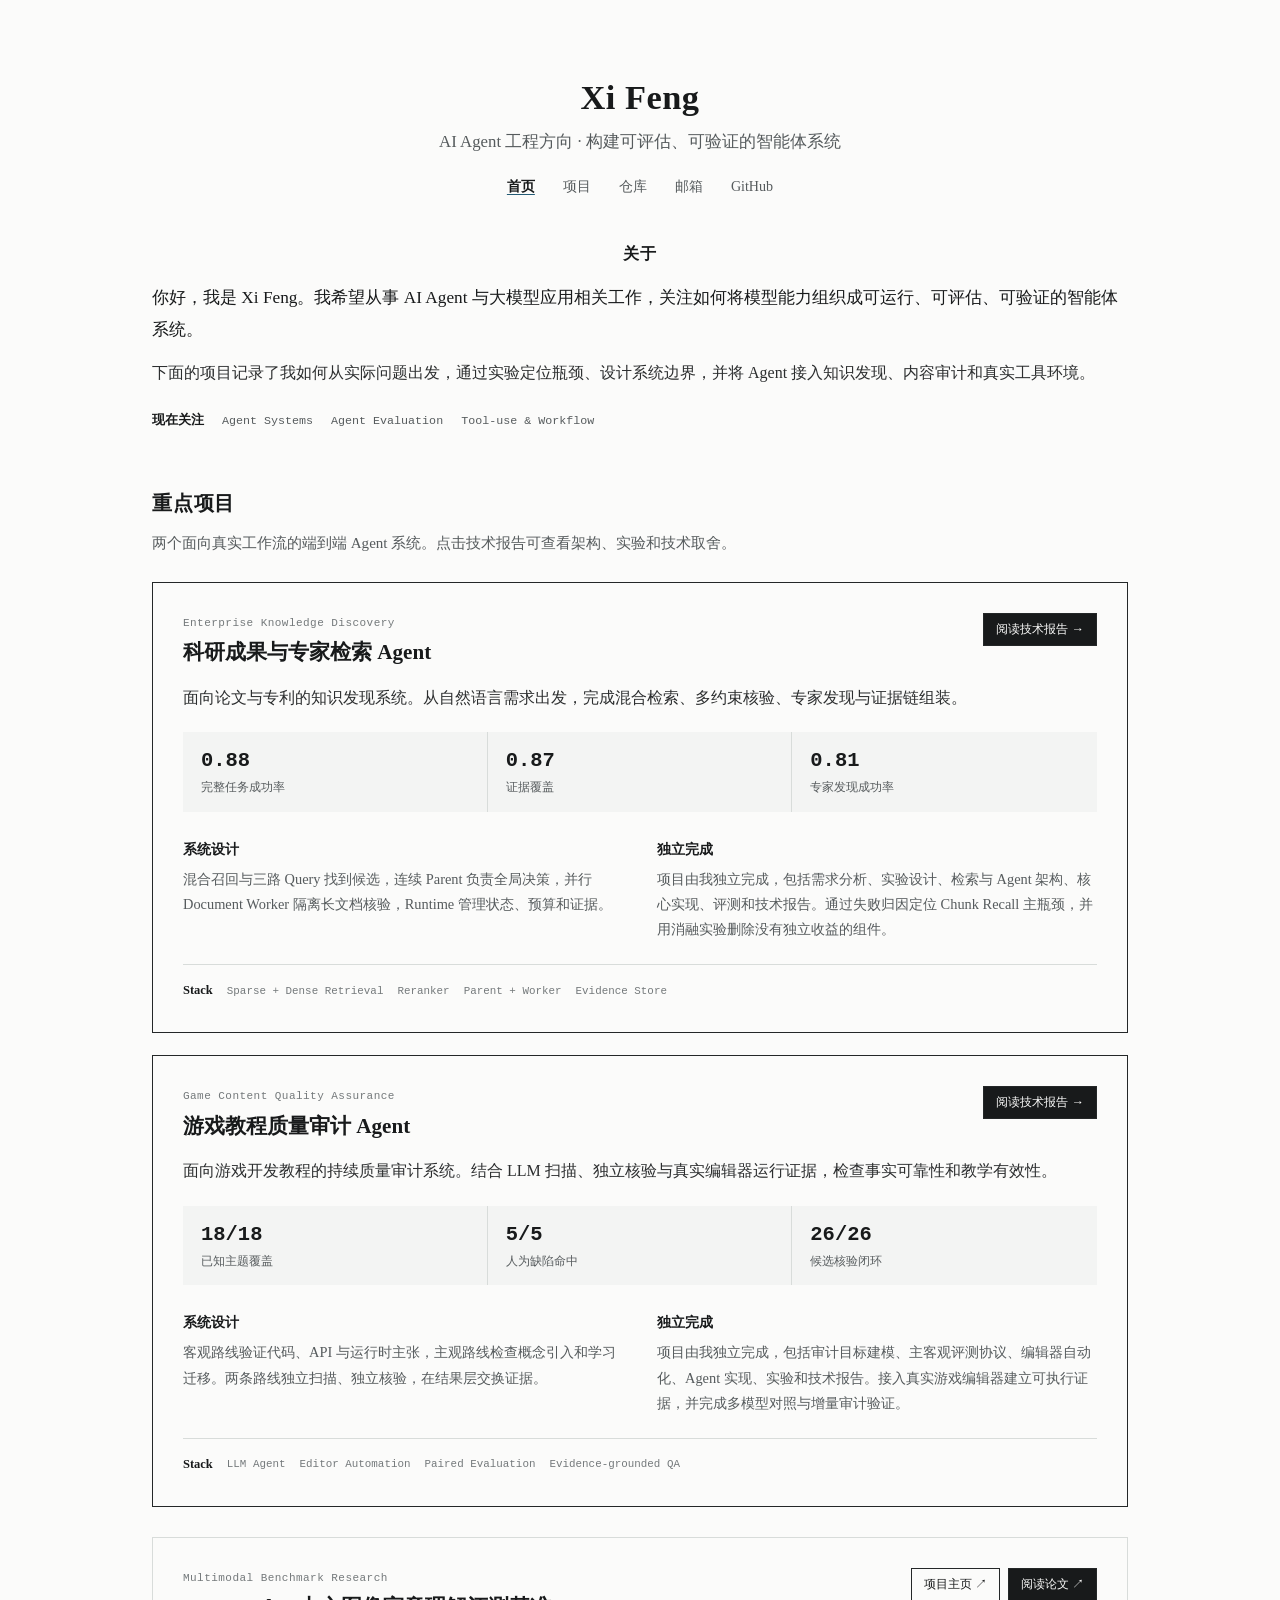
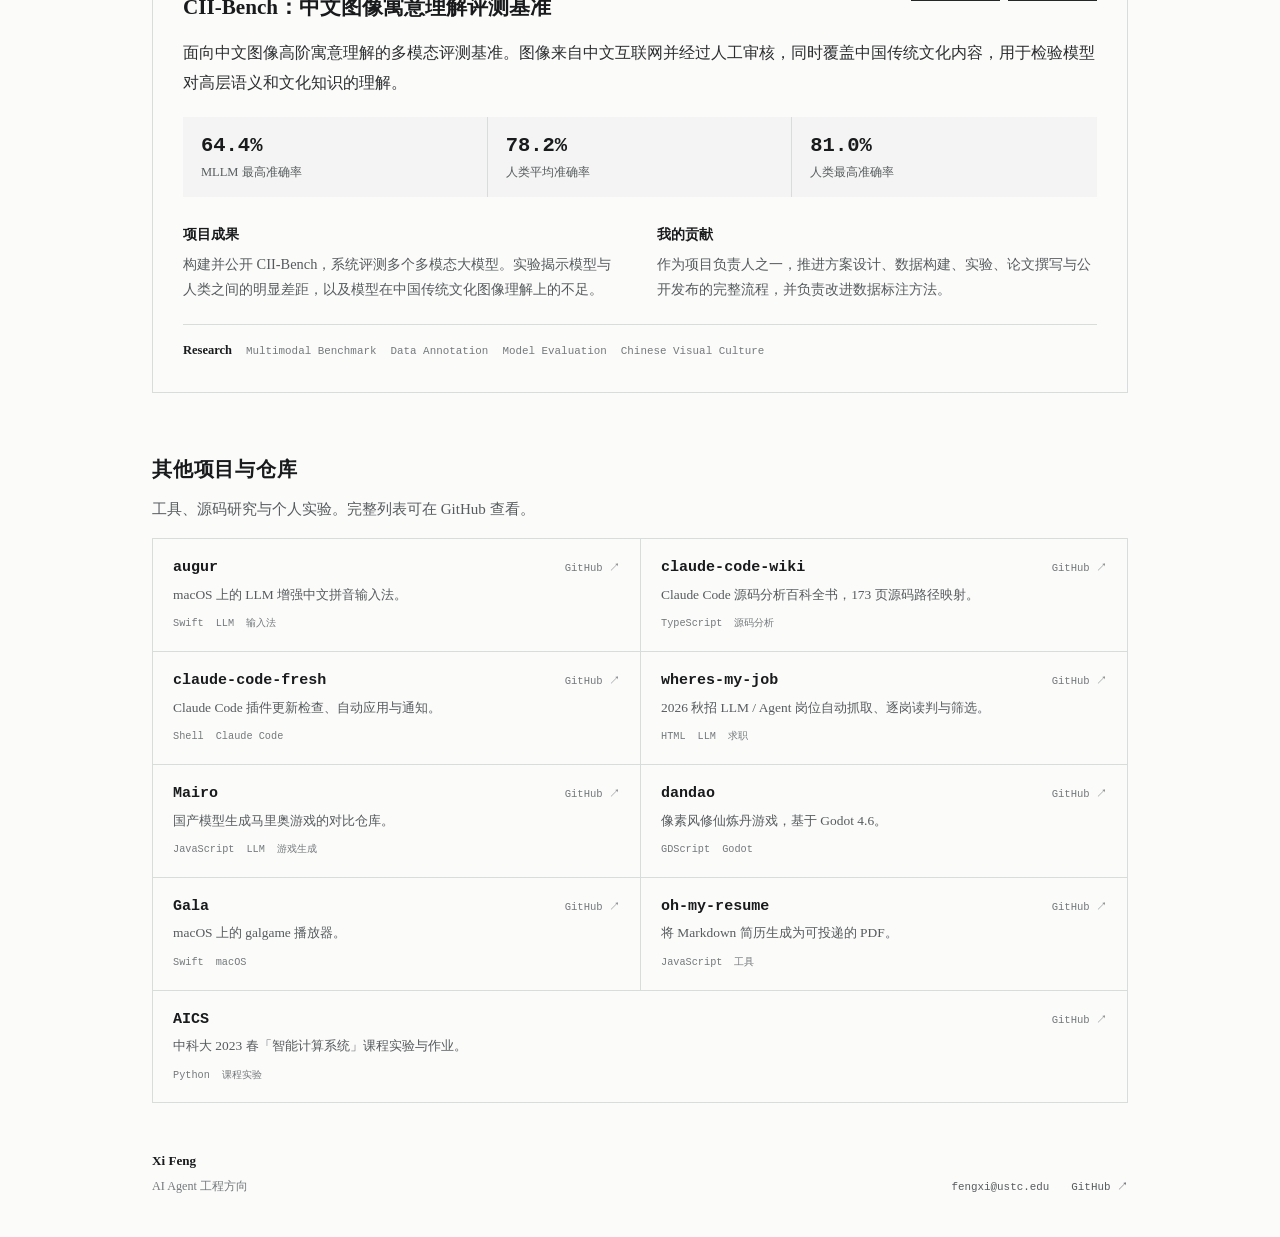
==== index.html @ a6b8d5de "feat: refine portfolio content and layout" ====
<!DOCTYPE html>
<html lang="zh-CN">
<head>
<meta charset="UTF-8">
<meta name="viewport" content="width=device-width, initial-scale=1">
<title>Xi Feng · AI Agent 工程方向</title>
<meta name="description" content="Xi Feng 的 AI Agent 技术作品集，关注可评估、可验证的智能体系统与真实工作流。">
<link rel="stylesheet" href="css/style.css">
</head>
<body>

<div class="wrap" id="top">
  <header class="titleblock">
    <h1>Xi Feng</h1>
    <div class="sub">AI Agent 工程方向 · 构建可评估、可验证的智能体系统</div>
    <nav class="nav" aria-label="主导航">
      <a href="index.html" class="active">首页</a>
      <a href="index.html#projects">项目</a>
      <a href="index.html#repos">仓库</a>
      <a href="mailto:fengxi@ustc.edu">邮箱</a>
      <a href="https://github.com/NozomiX1" target="_blank" rel="noopener">GitHub</a>
    </nav>
  </header>

  <main>
    <section class="abstract" aria-labelledby="about-title">
      <h2 class="lbl" id="about-title">关于</h2>
      <p class="intro">你好，我是 Xi Feng。我希望从事 AI Agent 与大模型应用相关工作，关注如何将模型能力组织成可运行、可评估、可验证的智能体系统。</p>
      <p>下面的项目记录了我如何从实际问题出发，通过实验定位瓶颈、设计系统边界，并将 Agent 接入知识发现、内容审计和真实工具环境。</p>
      <div class="current-focus" aria-label="当前关注方向">
        <strong>现在关注</strong>
        <span>Agent Systems</span>
        <span>Agent Evaluation</span>
        <span>Tool-use &amp; Workflow</span>
      </div>
    </section>

    <section class="projectlist" id="projects" aria-labelledby="projects-title">
      <div class="section-head">
        <h2 class="lbl" id="projects-title">重点项目</h2>
        <p>两个面向真实工作流的端到端 Agent 系统。点击技术报告可查看架构、实验和技术取舍。</p>
      </div>

      <article class="featured-project">
        <div class="project-topline">
          <div>
            <p class="project-type">Enterprise Knowledge Discovery</p>
            <h3 class="p-name"><a href="reports/research-expert-discovery-agent.html" target="_blank" rel="noopener">科研成果与专家检索 Agent</a></h3>
          </div>
          <a class="report-link" href="reports/research-expert-discovery-agent.html" target="_blank" rel="noopener">阅读技术报告 <span aria-hidden="true">→</span></a>
        </div>
        <p class="p-brief">面向论文与专利的知识发现系统。从自然语言需求出发，完成混合检索、多约束核验、专家发现与证据链组装。</p>
        <dl class="proof-grid" aria-label="项目结果">
          <div><dt>0.88</dt><dd>完整任务成功率</dd></div>
          <div><dt>0.87</dt><dd>证据覆盖</dd></div>
          <div><dt>0.81</dt><dd>专家发现成功率</dd></div>
        </dl>
        <div class="project-detail-grid">
          <div>
            <h4>系统设计</h4>
            <p>混合召回与三路 Query 找到候选，连续 Parent 负责全局决策，并行 Document Worker 隔离长文档核验，Runtime 管理状态、预算和证据。</p>
          </div>
          <div>
            <h4>独立完成</h4>
            <p>项目由我独立完成，包括需求分析、实验设计、检索与 Agent 架构、核心实现、评测和技术报告。通过失败归因定位 Chunk Recall 主瓶颈，并用消融实验删除没有独立收益的组件。</p>
          </div>
        </div>
        <div class="tech-stack" aria-label="技术栈">
          <strong>Stack</strong>
          <span>Sparse + Dense Retrieval</span>
          <span>Reranker</span>
          <span>Parent + Worker</span>
          <span>Evidence Store</span>
        </div>
      </article>

      <article class="featured-project">
        <div class="project-topline">
          <div>
            <p class="project-type">Game Content Quality Assurance</p>
            <h3 class="p-name"><a href="reports/game-tutorial-audit-agent.html" target="_blank" rel="noopener">游戏教程质量审计 Agent</a></h3>
          </div>
          <a class="report-link" href="reports/game-tutorial-audit-agent.html" target="_blank" rel="noopener">阅读技术报告 <span aria-hidden="true">→</span></a>
        </div>
        <p class="p-brief">面向游戏开发教程的持续质量审计系统。结合 LLM 扫描、独立核验与真实编辑器运行证据，检查事实可靠性和教学有效性。</p>
        <dl class="proof-grid" aria-label="项目结果">
          <div><dt>18/18</dt><dd>已知主题覆盖</dd></div>
          <div><dt>5/5</dt><dd>人为缺陷命中</dd></div>
          <div><dt>26/26</dt><dd>候选核验闭环</dd></div>
        </dl>
        <div class="project-detail-grid">
          <div>
            <h4>系统设计</h4>
            <p>客观路线验证代码、API 与运行时主张，主观路线检查概念引入和学习迁移。两条路线独立扫描、独立核验，在结果层交换证据。</p>
          </div>
          <div>
            <h4>独立完成</h4>
            <p>项目由我独立完成，包括审计目标建模、主客观评测协议、编辑器自动化、Agent 实现、实验和技术报告。接入真实游戏编辑器建立可执行证据，并完成多模型对照与增量审计验证。</p>
          </div>
        </div>
        <div class="tech-stack" aria-label="技术栈">
          <strong>Stack</strong>
          <span>LLM Agent</span>
          <span>Editor Automation</span>
          <span>Paired Evaluation</span>
          <span>Evidence-grounded QA</span>
        </div>
      </article>

      <article class="featured-project paper-project">
        <div class="project-topline">
          <div>
            <p class="project-type">Multimodal Benchmark Research</p>
            <h3 class="p-name"><a href="https://cii-bench.github.io/" target="_blank" rel="noopener">CII-Bench：中文图像寓意理解评测基准</a></h3>
          </div>
          <div class="project-actions">
            <a class="report-link secondary" href="https://cii-bench.github.io/" target="_blank" rel="noopener">项目主页 <span aria-hidden="true">↗</span></a>
            <a class="report-link" href="https://arxiv.org/abs/2410.13854" target="_blank" rel="noopener">阅读论文 <span aria-hidden="true">↗</span></a>
          </div>
        </div>

        <p class="p-brief">面向中文图像高阶寓意理解的多模态评测基准。图像来自中文互联网并经过人工审核，同时覆盖中国传统文化内容，用于检验模型对高层语义和文化知识的理解。</p>

        <dl class="proof-grid" aria-label="论文结果">
          <div><dt>64.4%</dt><dd>MLLM 最高准确率</dd></div>
          <div><dt>78.2%</dt><dd>人类平均准确率</dd></div>
          <div><dt>81.0%</dt><dd>人类最高准确率</dd></div>
        </dl>

        <div class="project-detail-grid">
          <div>
            <h4>项目成果</h4>
            <p>构建并公开 CII-Bench，系统评测多个多模态大模型。实验揭示模型与人类之间的明显差距，以及模型在中国传统文化图像理解上的不足。</p>
          </div>
          <div>
            <h4>我的贡献</h4>
            <p>作为项目负责人之一，推进方案设计、数据构建、实验、论文撰写与公开发布的完整流程，并负责改进数据标注方法。</p>
          </div>
        </div>

        <div class="tech-stack" aria-label="研究关键词">
          <strong>Research</strong>
          <span>Multimodal Benchmark</span>
          <span>Data Annotation</span>
          <span>Model Evaluation</span>
          <span>Chinese Visual Culture</span>
        </div>
      </article>
    </section>

    <section class="repolist" id="repos" aria-labelledby="repos-title">
      <div class="section-head compact">
        <h2 class="lbl" id="repos-title">其他项目与仓库</h2>
        <p>工具、源码研究与个人实验。完整列表可在 GitHub 查看。</p>
      </div>

      <div class="repo-grid">
        <article class="repo">
          <div class="r-head"><h3 class="r-name"><a href="https://github.com/NozomiX1/augur" target="_blank" rel="noopener">augur</a></h3><a class="r-link" href="https://github.com/NozomiX1/augur" target="_blank" rel="noopener">GitHub <span aria-hidden="true">↗</span></a></div>
          <p class="r-desc">macOS 上的 LLM 增强中文拼音输入法。</p>
          <div class="r-meta"><span>Swift</span><span>LLM</span><span>输入法</span></div>
        </article>
        <article class="repo">
          <div class="r-head"><h3 class="r-name"><a href="https://github.com/NozomiX1/claude-code-wiki" target="_blank" rel="noopener">claude-code-wiki</a></h3><a class="r-link" href="https://github.com/NozomiX1/claude-code-wiki" target="_blank" rel="noopener">GitHub <span aria-hidden="true">↗</span></a></div>
          <p class="r-desc">Claude Code 源码分析百科全书，173 页源码路径映射。</p>
          <div class="r-meta"><span>TypeScript</span><span>源码分析</span></div>
        </article>
        <article class="repo">
          <div class="r-head"><h3 class="r-name"><a href="https://github.com/NozomiX1/claude-code-fresh" target="_blank" rel="noopener">claude-code-fresh</a></h3><a class="r-link" href="https://github.com/NozomiX1/claude-code-fresh" target="_blank" rel="noopener">GitHub <span aria-hidden="true">↗</span></a></div>
          <p class="r-desc">Claude Code 插件更新检查、自动应用与通知。</p>
          <div class="r-meta"><span>Shell</span><span>Claude Code</span></div>
        </article>
        <article class="repo">
          <div class="r-head"><h3 class="r-name"><a href="https://github.com/NozomiX1/wheres-my-job" target="_blank" rel="noopener">wheres-my-job</a></h3><a class="r-link" href="https://github.com/NozomiX1/wheres-my-job" target="_blank" rel="noopener">GitHub <span aria-hidden="true">↗</span></a></div>
          <p class="r-desc">2026 秋招 LLM / Agent 岗位自动抓取、逐岗读判与筛选。</p>
          <div class="r-meta"><span>HTML</span><span>LLM</span><span>求职</span></div>
        </article>
        <article class="repo">
          <div class="r-head"><h3 class="r-name"><a href="https://github.com/NozomiX1/Mairo" target="_blank" rel="noopener">Mairo</a></h3><a class="r-link" href="https://github.com/NozomiX1/Mairo" target="_blank" rel="noopener">GitHub <span aria-hidden="true">↗</span></a></div>
          <p class="r-desc">国产模型生成马里奥游戏的对比仓库。</p>
          <div class="r-meta"><span>JavaScript</span><span>LLM</span><span>游戏生成</span></div>
        </article>
        <article class="repo">
          <div class="r-head"><h3 class="r-name"><a href="https://github.com/NozomiX1/dandao" target="_blank" rel="noopener">dandao</a></h3><a class="r-link" href="https://github.com/NozomiX1/dandao" target="_blank" rel="noopener">GitHub <span aria-hidden="true">↗</span></a></div>
          <p class="r-desc">像素风修仙炼丹游戏，基于 Godot 4.6。</p>
          <div class="r-meta"><span>GDScript</span><span>Godot</span></div>
        </article>
        <article class="repo">
          <div class="r-head"><h3 class="r-name"><a href="https://github.com/NozomiX1/Gala" target="_blank" rel="noopener">Gala</a></h3><a class="r-link" href="https://github.com/NozomiX1/Gala" target="_blank" rel="noopener">GitHub <span aria-hidden="true">↗</span></a></div>
          <p class="r-desc">macOS 上的 galgame 播放器。</p>
          <div class="r-meta"><span>Swift</span><span>macOS</span></div>
        </article>
        <article class="repo">
          <div class="r-head"><h3 class="r-name"><a href="https://github.com/NozomiX1/oh-my-resume" target="_blank" rel="noopener">oh-my-resume</a></h3><a class="r-link" href="https://github.com/NozomiX1/oh-my-resume" target="_blank" rel="noopener">GitHub <span aria-hidden="true">↗</span></a></div>
          <p class="r-desc">将 Markdown 简历生成为可投递的 PDF。</p>
          <div class="r-meta"><span>JavaScript</span><span>工具</span></div>
        </article>
        <article class="repo repo-wide">
          <div class="r-head"><h3 class="r-name"><a href="https://github.com/NozomiX1/AICS" target="_blank" rel="noopener">AICS</a></h3><a class="r-link" href="https://github.com/NozomiX1/AICS" target="_blank" rel="noopener">GitHub <span aria-hidden="true">↗</span></a></div>
          <p class="r-desc">中科大 2023 春「智能计算系统」课程实验与作业。</p>
          <div class="r-meta"><span>Python</span><span>课程实验</span></div>
        </article>
      </div>
    </section>
  </main>

  <footer class="footer" id="contact">
    <div class="footer-identity">
      <strong>Xi Feng</strong>
      <span>AI Agent 工程方向</span>
    </div>
    <div class="footer-contact" aria-label="联系方式">
      <a href="mailto:fengxi@ustc.edu">fengxi@ustc.edu</a>
      <a href="https://github.com/NozomiX1" target="_blank" rel="noopener">GitHub <span aria-hidden="true">↗</span></a>
    </div>
  </footer>
</div>

</body>
</html>
---- css/style.css ----
/* Xi Feng portfolio: restrained editorial system for technical reading. */
:root{
  color-scheme:light dark;
  --paper:#fbfbfa;--surface:#f3f4f3;--ink:#181a1b;--body:#2c2e2f;
  --muted:#565b5d;--faint:#74797b;--rule:#d8dcda;--rule-strong:#242728;
  --accent:#245b75;
  --serif:"Noto Serif SC","Source Han Serif SC","Songti SC","STSong","Times New Roman",Georgia,serif;
  --mono:"JetBrains Mono",ui-monospace,SFMono-Regular,Menlo,Consolas,"Courier New",monospace;
}

*{box-sizing:border-box}
html{scroll-behavior:smooth}
body{
  margin:0;background:var(--paper);color:var(--body);font-family:var(--serif);
  font-size:16px;line-height:1.85;-webkit-font-smoothing:antialiased;text-rendering:optimizeLegibility;
}
.wrap{max-width:1040px;margin:0 auto;padding:0 32px}
main{display:block}
a{color:var(--ink);text-decoration-thickness:1px;text-underline-offset:.2em}
a:hover{color:var(--accent)}
a:focus-visible{outline:2px solid var(--accent);outline-offset:4px}

/* Header */
.titleblock{text-align:center;padding:68px 0 24px}
.titleblock h1{margin:.2em 0 .18em;color:var(--ink);font-size:2.15rem;font-weight:700;letter-spacing:.015em;line-height:1.3}
.titleblock .sub{color:var(--muted);font-size:1.05rem}
.nav{display:flex;justify-content:center;gap:28px;margin-top:16px;font-size:.88rem}
.nav a{color:var(--muted);text-decoration:none}
.nav a:hover{color:var(--ink)}
.nav a.active{color:var(--ink);font-weight:700;text-decoration:underline;text-decoration-color:var(--accent)}

/* Shared section language */
.lbl{margin:0;color:var(--ink);font-size:1rem;font-weight:700;letter-spacing:.08em}
.section-head{margin-bottom:24px}
.section-head .lbl{font-size:1.28rem;letter-spacing:.04em}
.section-head p{max-width:660px;margin:7px 0 0;color:var(--muted);font-size:.94rem}
.section-head.compact{margin-bottom:14px}

/* About */
.abstract{width:100%;margin:16px 0 0;padding-bottom:42px}
.abstract .lbl{text-align:center;margin-bottom:14px}
.abstract p{margin:0 0 12px;text-align:left}
.abstract .intro{color:var(--ink);font-size:1.08rem}
.current-focus{
  display:flex;flex-wrap:wrap;align-items:baseline;gap:6px 18px;margin-top:20px;padding:0;
  border:0;font-family:var(--mono);font-size:.73rem;
}
.current-focus strong{color:var(--ink);font-family:var(--serif);font-size:.84rem}
.current-focus span{color:var(--muted)}

/* Featured work */
.projectlist{margin:10px auto 0;scroll-margin-top:24px}
.featured-project{margin-bottom:22px;padding:30px;border:1px solid var(--rule-strong);background:var(--paper)}
.project-topline{display:flex;align-items:flex-start;justify-content:space-between;gap:28px}
.project-type{margin:0 0 4px;color:var(--faint);font-family:var(--mono);font-size:.69rem;letter-spacing:.04em}
.p-name{margin:0;color:var(--ink);font-size:1.32rem;line-height:1.45}
.p-name a{text-decoration:none}
.report-link{
  flex:0 0 auto;padding:8px 12px;border:1px solid var(--rule-strong);background:var(--ink);color:var(--paper);
  font-size:.78rem;line-height:1.2;text-decoration:none;white-space:nowrap;transition:transform .16s ease,background-color .16s ease;
}
.report-link:hover{background:var(--accent);color:var(--paper);text-decoration:none}
.report-link:active{transform:translateY(1px)}
.project-actions{display:flex;flex:0 0 auto;flex-wrap:wrap;justify-content:flex-end;gap:8px}
.report-link.secondary{background:transparent;color:var(--ink)}
.report-link.secondary:hover{background:var(--surface);color:var(--accent)}
.p-brief{width:100%;margin:15px 0 20px;color:var(--body)}

.proof-grid{display:grid;grid-template-columns:repeat(3,1fr);margin:0 0 24px;background:var(--surface)}
.proof-grid div{padding:15px 18px;border-right:1px solid var(--rule)}
.proof-grid div:last-child{border-right:0}
.proof-grid dt{color:var(--ink);font-family:var(--mono);font-size:1.28rem;font-weight:700;line-height:1.35}
.proof-grid dd{margin:3px 0 0;color:var(--muted);font-size:.78rem;line-height:1.5}

.project-detail-grid{display:grid;grid-template-columns:1fr 1fr;gap:34px;margin-bottom:22px}
.project-detail-grid h4{margin:0 0 5px;color:var(--ink);font-size:.88rem}
.project-detail-grid p{margin:0;color:var(--muted);font-size:.9rem;line-height:1.75}
.tech-stack{display:flex;flex-wrap:wrap;align-items:center;gap:7px 14px;padding-top:14px;border-top:1px solid var(--rule);font-family:var(--mono);font-size:.68rem;color:var(--faint)}
.tech-stack strong{color:var(--ink);font-family:var(--serif);font-size:.78rem}

.paper-project{margin-top:30px;border-color:var(--rule)}
.r-link{text-decoration:none}

/* Other repositories */
.repolist{margin:58px auto 0;scroll-margin-top:24px}
.repo-grid{
  display:grid;grid-template-columns:1fr 1fr;
  border:1px solid var(--rule);
}
.repo{min-width:0;padding:18px 20px;border-bottom:1px solid var(--rule)}
.repo:nth-child(even){border-left:1px solid var(--rule)}
.repo.repo-wide{grid-column:1 / -1;border-right:0;border-bottom:0;border-left:0}
.r-head{display:flex;align-items:baseline;justify-content:space-between;gap:18px}
.r-name{min-width:0;margin:0;color:var(--ink);font-family:var(--mono);font-size:.94rem;font-weight:700;line-height:1.45}
.r-name a{text-decoration:none;overflow-wrap:anywhere}
.r-link{flex:0 0 auto;color:var(--faint);font-family:var(--mono);font-size:.66rem}
.r-desc{margin:5px 0 8px;color:var(--muted);font-size:.84rem;line-height:1.65}
.r-meta{display:flex;flex-wrap:wrap;gap:6px 12px;color:var(--faint);font-family:var(--mono);font-size:.64rem}

/* Footer */
.footer{display:flex;align-items:flex-end;justify-content:space-between;gap:32px;margin:46px 0 40px;color:var(--faint);font-size:.76rem}
.footer-identity{display:grid;gap:1px}
.footer-identity strong{color:var(--ink);font-size:.82rem}
.footer-contact{display:flex;flex-wrap:wrap;justify-content:flex-end;gap:8px 22px;font-family:var(--mono);font-size:.68rem}
.footer a{color:var(--muted);text-decoration:none}

@media (prefers-color-scheme:dark){
  :root{
    --paper:#131516;--surface:#1b1e1f;--ink:#f0f0eb;--body:#d9dad5;
    --muted:#afb2ad;--faint:#898e8b;--rule:#34383a;--rule-strong:#c8cbc7;--accent:#83b7cf;
  }
}

@media (max-width:760px){
  .wrap{width:100%;padding:0 20px}
  .titleblock{padding:48px 0 18px}
  .titleblock h1{font-size:1.9rem}
  .titleblock .sub{max-width:26em;margin:0 auto;font-size:.94rem;line-height:1.7}
  .nav{gap:20px;overflow-x:auto;justify-content:flex-start;padding:0 2px 4px;white-space:nowrap}
  .abstract{padding-bottom:34px}
  .current-focus{gap:6px 14px}
  .featured-project{padding:22px 18px}
  .project-topline{display:block}
  .project-actions{justify-content:flex-start;margin-top:14px}
  .report-link{display:inline-block;margin-top:14px}
  .project-actions .report-link{margin-top:0}
  .proof-grid{grid-template-columns:1fr}
  .proof-grid div{border-right:0;border-bottom:1px solid var(--rule)}
  .proof-grid div:last-child{border-bottom:0}
  .project-detail-grid{grid-template-columns:1fr;gap:18px}
  .repo-grid{grid-template-columns:1fr}
  .repo,.repo:nth-child(even),.repo-wide{grid-column:auto;padding:16px 18px;border-left:0}
  .footer{align-items:flex-start;flex-direction:column;gap:14px;margin-top:36px}
  .footer-contact{justify-content:flex-start}
}

@media (prefers-reduced-motion:reduce){
  html{scroll-behavior:auto}
  *{transition:none!important}
}

@media print{
  :root{--paper:#fff;--surface:#f4f4f4;--ink:#111;--body:#222;--muted:#555;--faint:#777;--rule:#ddd;--rule-strong:#222;--accent:#111}
  body{background:#fff;color:#000}
  .nav,.report-link,.r-link{display:none}
  .featured-project{break-inside:avoid}
}
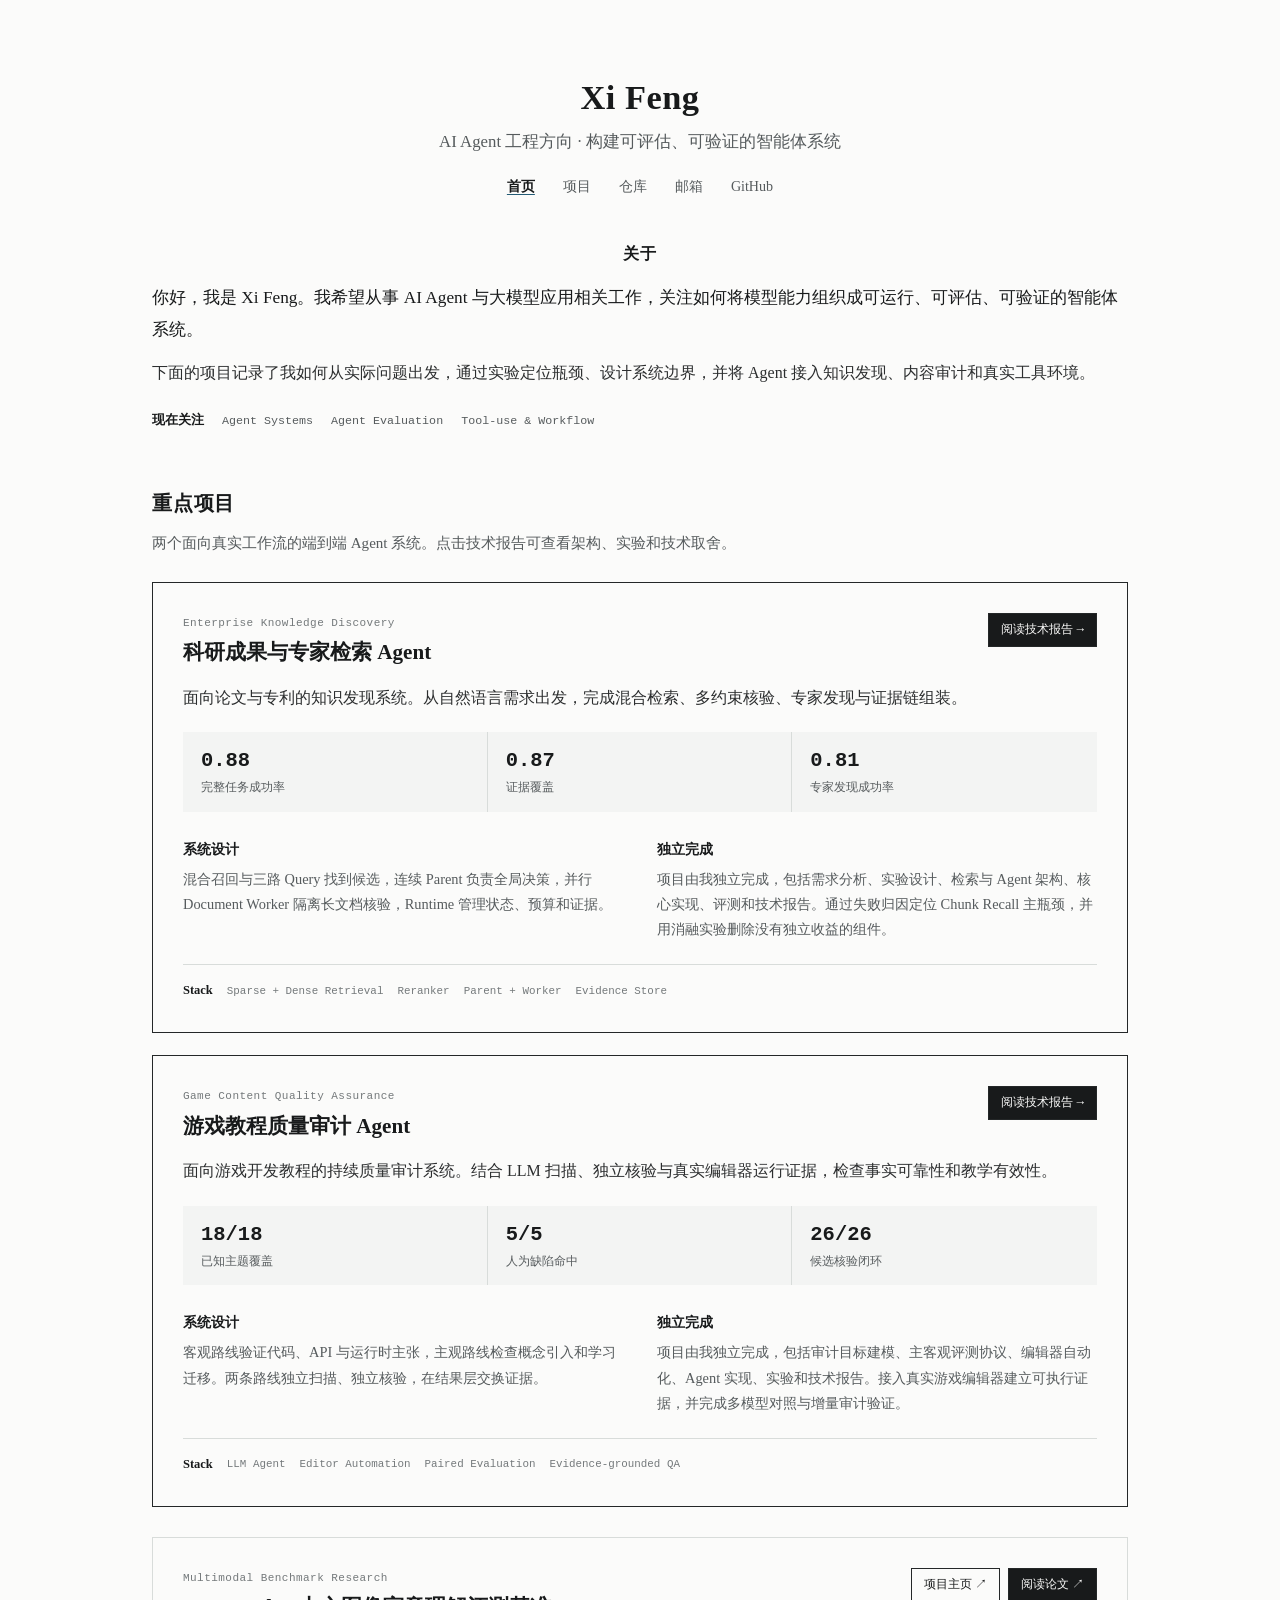
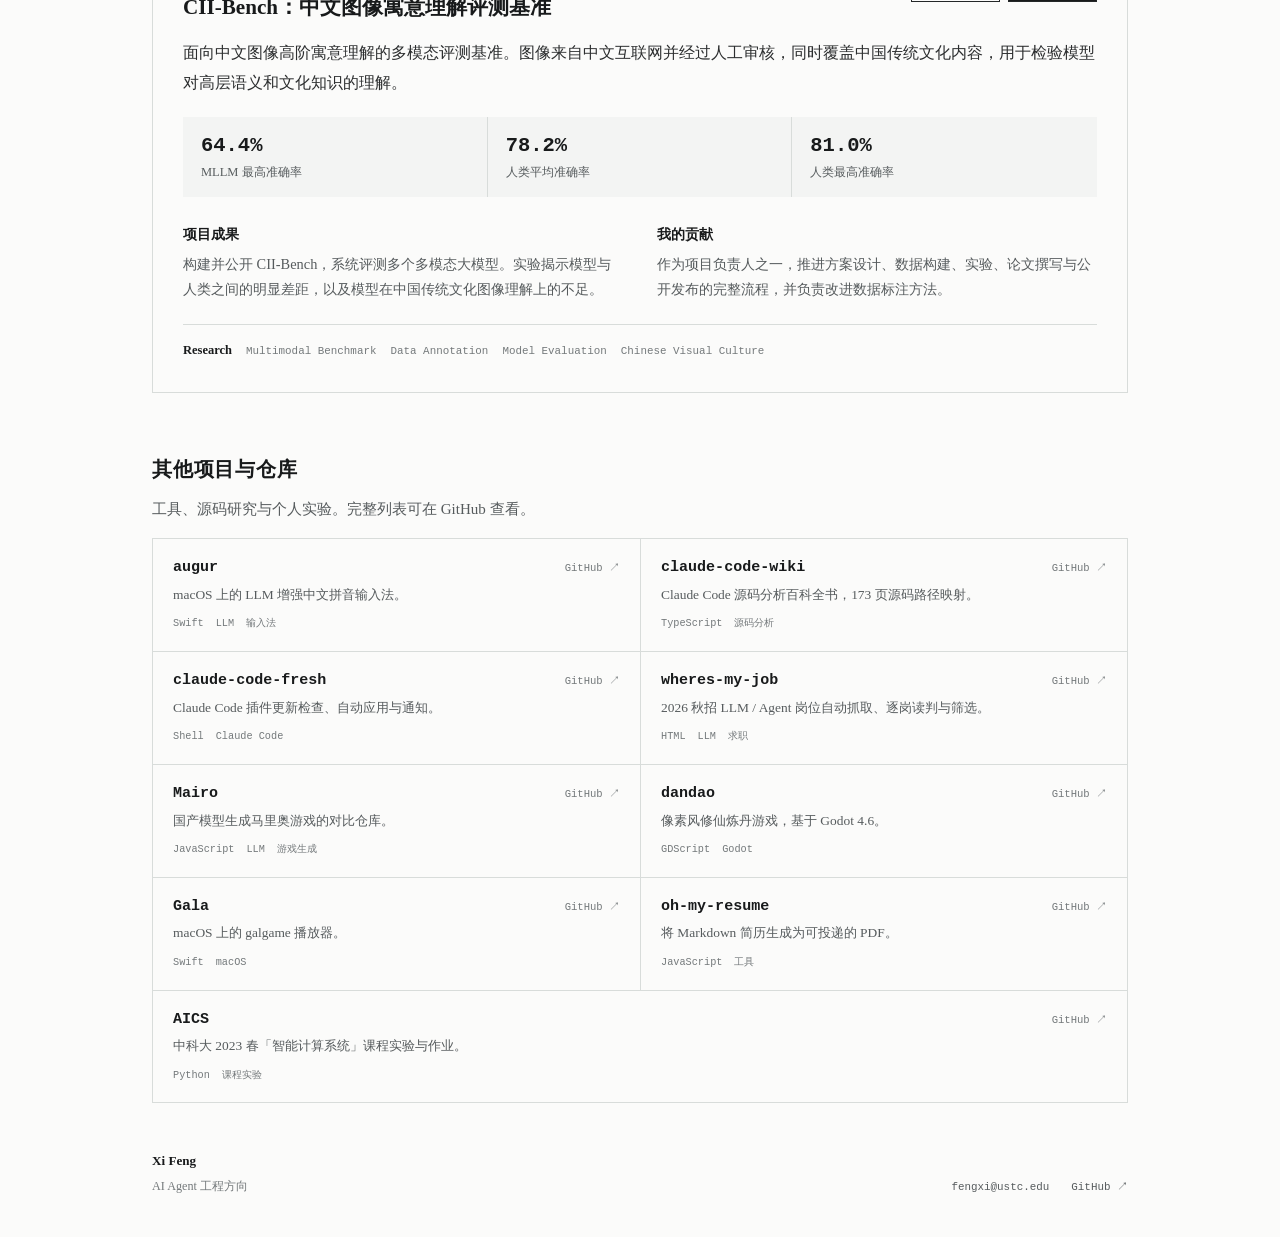
==== commit 14f1cd57: "fix: force text rendering for external link arrows" ====
--- a/index.html
+++ b/index.html
@@ -114,8 +114,8 @@
             <h3 class="p-name"><a href="https://cii-bench.github.io/" target="_blank" rel="noopener">CII-Bench：中文图像寓意理解评测基准</a></h3>
           </div>
           <div class="project-actions">
-            <a class="report-link secondary" href="https://cii-bench.github.io/" target="_blank" rel="noopener">项目主页 <span aria-hidden="true">↗</span></a>
-            <a class="report-link" href="https://arxiv.org/abs/2410.13854" target="_blank" rel="noopener">阅读论文 <span aria-hidden="true">↗</span></a>
+            <a class="report-link secondary" href="https://cii-bench.github.io/" target="_blank" rel="noopener">项目主页 <span aria-hidden="true">&#x2197;&#xFE0E;</span></a>
+            <a class="report-link" href="https://arxiv.org/abs/2410.13854" target="_blank" rel="noopener">阅读论文 <span aria-hidden="true">&#x2197;&#xFE0E;</span></a>
           </div>
         </div>
 
@@ -156,47 +156,47 @@
 
       <div class="repo-grid">
         <article class="repo">
-          <div class="r-head"><h3 class="r-name"><a href="https://github.com/NozomiX1/augur" target="_blank" rel="noopener">augur</a></h3><a class="r-link" href="https://github.com/NozomiX1/augur" target="_blank" rel="noopener">GitHub <span aria-hidden="true">↗</span></a></div>
+          <div class="r-head"><h3 class="r-name"><a href="https://github.com/NozomiX1/augur" target="_blank" rel="noopener">augur</a></h3><a class="r-link" href="https://github.com/NozomiX1/augur" target="_blank" rel="noopener">GitHub <span aria-hidden="true">&#x2197;&#xFE0E;</span></a></div>
           <p class="r-desc">macOS 上的 LLM 增强中文拼音输入法。</p>
           <div class="r-meta"><span>Swift</span><span>LLM</span><span>输入法</span></div>
         </article>
         <article class="repo">
-          <div class="r-head"><h3 class="r-name"><a href="https://github.com/NozomiX1/claude-code-wiki" target="_blank" rel="noopener">claude-code-wiki</a></h3><a class="r-link" href="https://github.com/NozomiX1/claude-code-wiki" target="_blank" rel="noopener">GitHub <span aria-hidden="true">↗</span></a></div>
+          <div class="r-head"><h3 class="r-name"><a href="https://github.com/NozomiX1/claude-code-wiki" target="_blank" rel="noopener">claude-code-wiki</a></h3><a class="r-link" href="https://github.com/NozomiX1/claude-code-wiki" target="_blank" rel="noopener">GitHub <span aria-hidden="true">&#x2197;&#xFE0E;</span></a></div>
           <p class="r-desc">Claude Code 源码分析百科全书，173 页源码路径映射。</p>
           <div class="r-meta"><span>TypeScript</span><span>源码分析</span></div>
         </article>
         <article class="repo">
-          <div class="r-head"><h3 class="r-name"><a href="https://github.com/NozomiX1/claude-code-fresh" target="_blank" rel="noopener">claude-code-fresh</a></h3><a class="r-link" href="https://github.com/NozomiX1/claude-code-fresh" target="_blank" rel="noopener">GitHub <span aria-hidden="true">↗</span></a></div>
+          <div class="r-head"><h3 class="r-name"><a href="https://github.com/NozomiX1/claude-code-fresh" target="_blank" rel="noopener">claude-code-fresh</a></h3><a class="r-link" href="https://github.com/NozomiX1/claude-code-fresh" target="_blank" rel="noopener">GitHub <span aria-hidden="true">&#x2197;&#xFE0E;</span></a></div>
           <p class="r-desc">Claude Code 插件更新检查、自动应用与通知。</p>
           <div class="r-meta"><span>Shell</span><span>Claude Code</span></div>
         </article>
         <article class="repo">
-          <div class="r-head"><h3 class="r-name"><a href="https://github.com/NozomiX1/wheres-my-job" target="_blank" rel="noopener">wheres-my-job</a></h3><a class="r-link" href="https://github.com/NozomiX1/wheres-my-job" target="_blank" rel="noopener">GitHub <span aria-hidden="true">↗</span></a></div>
+          <div class="r-head"><h3 class="r-name"><a href="https://github.com/NozomiX1/wheres-my-job" target="_blank" rel="noopener">wheres-my-job</a></h3><a class="r-link" href="https://github.com/NozomiX1/wheres-my-job" target="_blank" rel="noopener">GitHub <span aria-hidden="true">&#x2197;&#xFE0E;</span></a></div>
           <p class="r-desc">2026 秋招 LLM / Agent 岗位自动抓取、逐岗读判与筛选。</p>
           <div class="r-meta"><span>HTML</span><span>LLM</span><span>求职</span></div>
         </article>
         <article class="repo">
-          <div class="r-head"><h3 class="r-name"><a href="https://github.com/NozomiX1/Mairo" target="_blank" rel="noopener">Mairo</a></h3><a class="r-link" href="https://github.com/NozomiX1/Mairo" target="_blank" rel="noopener">GitHub <span aria-hidden="true">↗</span></a></div>
+          <div class="r-head"><h3 class="r-name"><a href="https://github.com/NozomiX1/Mairo" target="_blank" rel="noopener">Mairo</a></h3><a class="r-link" href="https://github.com/NozomiX1/Mairo" target="_blank" rel="noopener">GitHub <span aria-hidden="true">&#x2197;&#xFE0E;</span></a></div>
           <p class="r-desc">国产模型生成马里奥游戏的对比仓库。</p>
           <div class="r-meta"><span>JavaScript</span><span>LLM</span><span>游戏生成</span></div>
         </article>
         <article class="repo">
-          <div class="r-head"><h3 class="r-name"><a href="https://github.com/NozomiX1/dandao" target="_blank" rel="noopener">dandao</a></h3><a class="r-link" href="https://github.com/NozomiX1/dandao" target="_blank" rel="noopener">GitHub <span aria-hidden="true">↗</span></a></div>
+          <div class="r-head"><h3 class="r-name"><a href="https://github.com/NozomiX1/dandao" target="_blank" rel="noopener">dandao</a></h3><a class="r-link" href="https://github.com/NozomiX1/dandao" target="_blank" rel="noopener">GitHub <span aria-hidden="true">&#x2197;&#xFE0E;</span></a></div>
           <p class="r-desc">像素风修仙炼丹游戏，基于 Godot 4.6。</p>
           <div class="r-meta"><span>GDScript</span><span>Godot</span></div>
         </article>
         <article class="repo">
-          <div class="r-head"><h3 class="r-name"><a href="https://github.com/NozomiX1/Gala" target="_blank" rel="noopener">Gala</a></h3><a class="r-link" href="https://github.com/NozomiX1/Gala" target="_blank" rel="noopener">GitHub <span aria-hidden="true">↗</span></a></div>
+          <div class="r-head"><h3 class="r-name"><a href="https://github.com/NozomiX1/Gala" target="_blank" rel="noopener">Gala</a></h3><a class="r-link" href="https://github.com/NozomiX1/Gala" target="_blank" rel="noopener">GitHub <span aria-hidden="true">&#x2197;&#xFE0E;</span></a></div>
           <p class="r-desc">macOS 上的 galgame 播放器。</p>
           <div class="r-meta"><span>Swift</span><span>macOS</span></div>
         </article>
         <article class="repo">
-          <div class="r-head"><h3 class="r-name"><a href="https://github.com/NozomiX1/oh-my-resume" target="_blank" rel="noopener">oh-my-resume</a></h3><a class="r-link" href="https://github.com/NozomiX1/oh-my-resume" target="_blank" rel="noopener">GitHub <span aria-hidden="true">↗</span></a></div>
+          <div class="r-head"><h3 class="r-name"><a href="https://github.com/NozomiX1/oh-my-resume" target="_blank" rel="noopener">oh-my-resume</a></h3><a class="r-link" href="https://github.com/NozomiX1/oh-my-resume" target="_blank" rel="noopener">GitHub <span aria-hidden="true">&#x2197;&#xFE0E;</span></a></div>
           <p class="r-desc">将 Markdown 简历生成为可投递的 PDF。</p>
           <div class="r-meta"><span>JavaScript</span><span>工具</span></div>
         </article>
         <article class="repo repo-wide">
-          <div class="r-head"><h3 class="r-name"><a href="https://github.com/NozomiX1/AICS" target="_blank" rel="noopener">AICS</a></h3><a class="r-link" href="https://github.com/NozomiX1/AICS" target="_blank" rel="noopener">GitHub <span aria-hidden="true">↗</span></a></div>
+          <div class="r-head"><h3 class="r-name"><a href="https://github.com/NozomiX1/AICS" target="_blank" rel="noopener">AICS</a></h3><a class="r-link" href="https://github.com/NozomiX1/AICS" target="_blank" rel="noopener">GitHub <span aria-hidden="true">&#x2197;&#xFE0E;</span></a></div>
           <p class="r-desc">中科大 2023 春「智能计算系统」课程实验与作业。</p>
           <div class="r-meta"><span>Python</span><span>课程实验</span></div>
         </article>
@@ -211,7 +211,7 @@
     </div>
     <div class="footer-contact" aria-label="联系方式">
       <a href="mailto:fengxi@ustc.edu">fengxi@ustc.edu</a>
-      <a href="https://github.com/NozomiX1" target="_blank" rel="noopener">GitHub <span aria-hidden="true">↗</span></a>
+      <a href="https://github.com/NozomiX1" target="_blank" rel="noopener">GitHub <span aria-hidden="true">&#x2197;&#xFE0E;</span></a>
     </div>
   </footer>
 </div>
--- a/css/style.css
+++ b/css/style.css
@@ -61,6 +61,7 @@
 }
 .report-link:hover{background:var(--accent);color:var(--paper);text-decoration:none}
 .report-link:active{transform:translateY(1px)}
+.report-link span[aria-hidden="true"]{font-family:var(--mono)}
 .project-actions{display:flex;flex:0 0 auto;flex-wrap:wrap;justify-content:flex-end;gap:8px}
 .report-link.secondary{background:transparent;color:var(--ink)}
 .report-link.secondary:hover{background:var(--surface);color:var(--accent)}
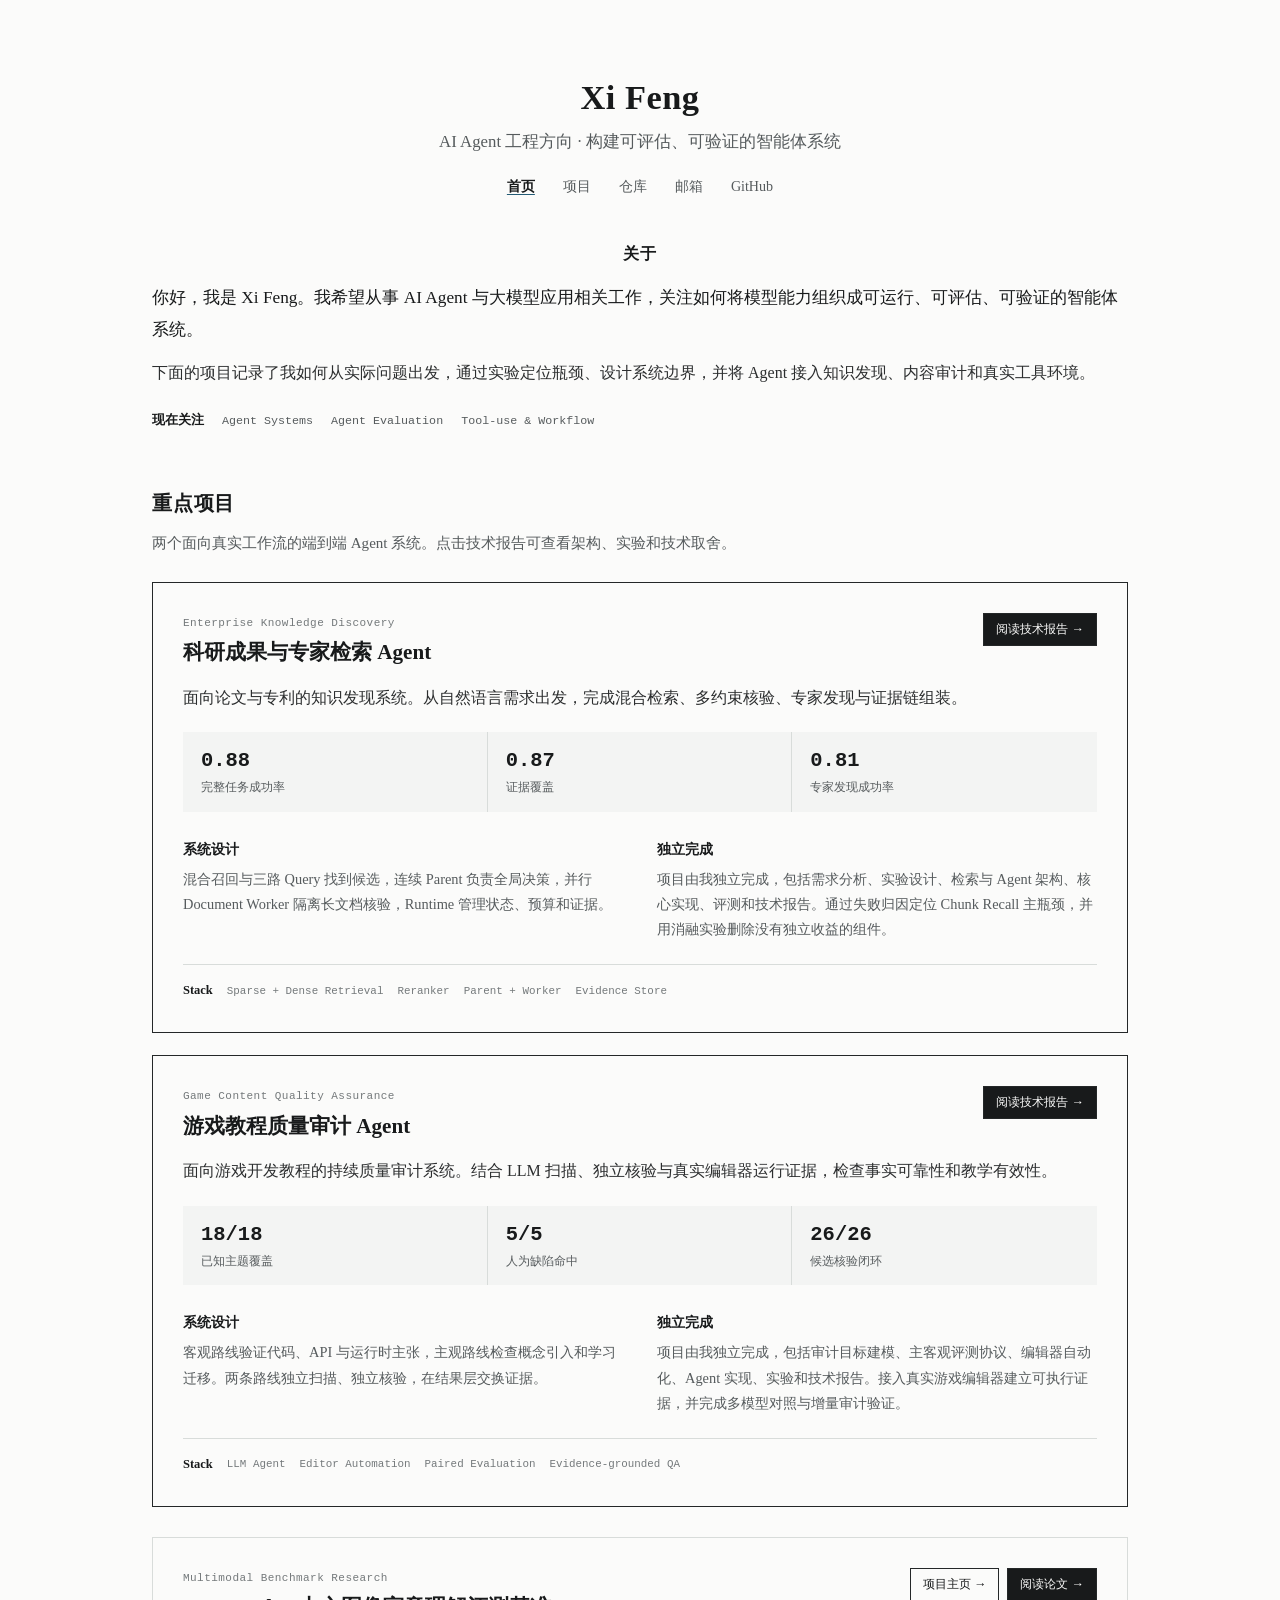
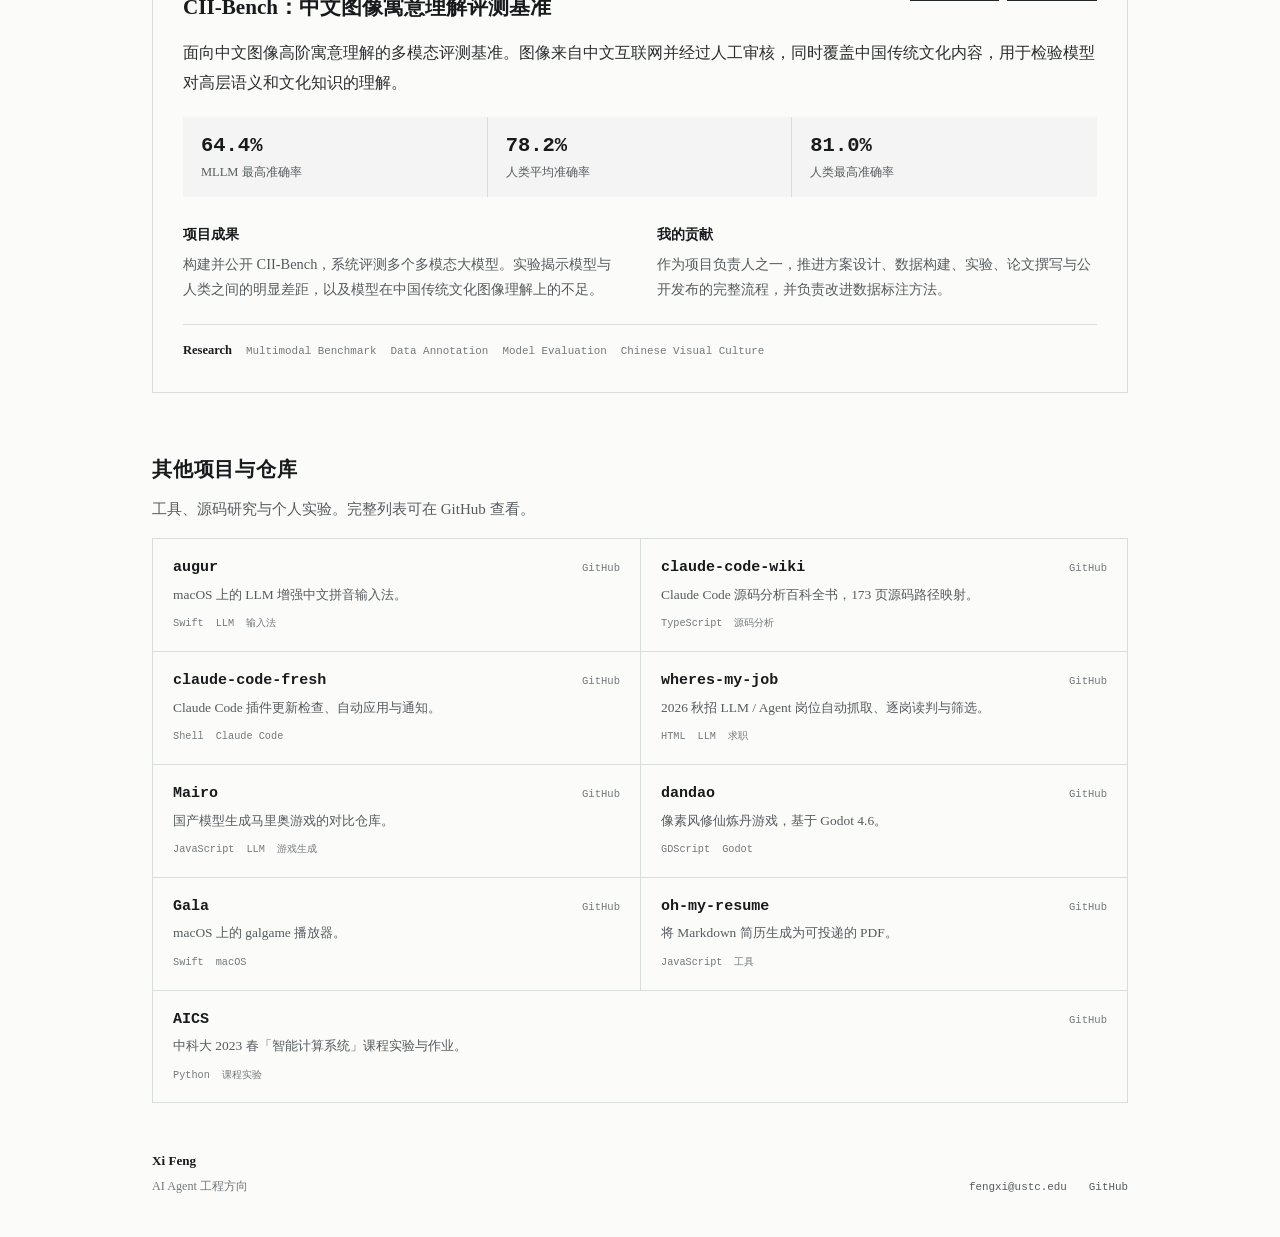
==== commit 45cd69a7: "fix: simplify external link indicators" ====
--- a/index.html
+++ b/index.html
@@ -114,8 +114,8 @@
             <h3 class="p-name"><a href="https://cii-bench.github.io/" target="_blank" rel="noopener">CII-Bench：中文图像寓意理解评测基准</a></h3>
           </div>
           <div class="project-actions">
-            <a class="report-link secondary" href="https://cii-bench.github.io/" target="_blank" rel="noopener">项目主页 <span aria-hidden="true">&#x2197;&#xFE0E;</span></a>
-            <a class="report-link" href="https://arxiv.org/abs/2410.13854" target="_blank" rel="noopener">阅读论文 <span aria-hidden="true">&#x2197;&#xFE0E;</span></a>
+            <a class="report-link secondary" href="https://cii-bench.github.io/" target="_blank" rel="noopener">项目主页 <span aria-hidden="true">→</span></a>
+            <a class="report-link" href="https://arxiv.org/abs/2410.13854" target="_blank" rel="noopener">阅读论文 <span aria-hidden="true">→</span></a>
           </div>
         </div>
 
@@ -156,47 +156,47 @@
 
       <div class="repo-grid">
         <article class="repo">
-          <div class="r-head"><h3 class="r-name"><a href="https://github.com/NozomiX1/augur" target="_blank" rel="noopener">augur</a></h3><a class="r-link" href="https://github.com/NozomiX1/augur" target="_blank" rel="noopener">GitHub <span aria-hidden="true">&#x2197;&#xFE0E;</span></a></div>
+          <div class="r-head"><h3 class="r-name"><a href="https://github.com/NozomiX1/augur" target="_blank" rel="noopener">augur</a></h3><a class="r-link" href="https://github.com/NozomiX1/augur" target="_blank" rel="noopener">GitHub</a></div>
           <p class="r-desc">macOS 上的 LLM 增强中文拼音输入法。</p>
           <div class="r-meta"><span>Swift</span><span>LLM</span><span>输入法</span></div>
         </article>
         <article class="repo">
-          <div class="r-head"><h3 class="r-name"><a href="https://github.com/NozomiX1/claude-code-wiki" target="_blank" rel="noopener">claude-code-wiki</a></h3><a class="r-link" href="https://github.com/NozomiX1/claude-code-wiki" target="_blank" rel="noopener">GitHub <span aria-hidden="true">&#x2197;&#xFE0E;</span></a></div>
+          <div class="r-head"><h3 class="r-name"><a href="https://github.com/NozomiX1/claude-code-wiki" target="_blank" rel="noopener">claude-code-wiki</a></h3><a class="r-link" href="https://github.com/NozomiX1/claude-code-wiki" target="_blank" rel="noopener">GitHub</a></div>
           <p class="r-desc">Claude Code 源码分析百科全书，173 页源码路径映射。</p>
           <div class="r-meta"><span>TypeScript</span><span>源码分析</span></div>
         </article>
         <article class="repo">
-          <div class="r-head"><h3 class="r-name"><a href="https://github.com/NozomiX1/claude-code-fresh" target="_blank" rel="noopener">claude-code-fresh</a></h3><a class="r-link" href="https://github.com/NozomiX1/claude-code-fresh" target="_blank" rel="noopener">GitHub <span aria-hidden="true">&#x2197;&#xFE0E;</span></a></div>
+          <div class="r-head"><h3 class="r-name"><a href="https://github.com/NozomiX1/claude-code-fresh" target="_blank" rel="noopener">claude-code-fresh</a></h3><a class="r-link" href="https://github.com/NozomiX1/claude-code-fresh" target="_blank" rel="noopener">GitHub</a></div>
           <p class="r-desc">Claude Code 插件更新检查、自动应用与通知。</p>
           <div class="r-meta"><span>Shell</span><span>Claude Code</span></div>
         </article>
         <article class="repo">
-          <div class="r-head"><h3 class="r-name"><a href="https://github.com/NozomiX1/wheres-my-job" target="_blank" rel="noopener">wheres-my-job</a></h3><a class="r-link" href="https://github.com/NozomiX1/wheres-my-job" target="_blank" rel="noopener">GitHub <span aria-hidden="true">&#x2197;&#xFE0E;</span></a></div>
+          <div class="r-head"><h3 class="r-name"><a href="https://github.com/NozomiX1/wheres-my-job" target="_blank" rel="noopener">wheres-my-job</a></h3><a class="r-link" href="https://github.com/NozomiX1/wheres-my-job" target="_blank" rel="noopener">GitHub</a></div>
           <p class="r-desc">2026 秋招 LLM / Agent 岗位自动抓取、逐岗读判与筛选。</p>
           <div class="r-meta"><span>HTML</span><span>LLM</span><span>求职</span></div>
         </article>
         <article class="repo">
-          <div class="r-head"><h3 class="r-name"><a href="https://github.com/NozomiX1/Mairo" target="_blank" rel="noopener">Mairo</a></h3><a class="r-link" href="https://github.com/NozomiX1/Mairo" target="_blank" rel="noopener">GitHub <span aria-hidden="true">&#x2197;&#xFE0E;</span></a></div>
+          <div class="r-head"><h3 class="r-name"><a href="https://github.com/NozomiX1/Mairo" target="_blank" rel="noopener">Mairo</a></h3><a class="r-link" href="https://github.com/NozomiX1/Mairo" target="_blank" rel="noopener">GitHub</a></div>
           <p class="r-desc">国产模型生成马里奥游戏的对比仓库。</p>
           <div class="r-meta"><span>JavaScript</span><span>LLM</span><span>游戏生成</span></div>
         </article>
         <article class="repo">
-          <div class="r-head"><h3 class="r-name"><a href="https://github.com/NozomiX1/dandao" target="_blank" rel="noopener">dandao</a></h3><a class="r-link" href="https://github.com/NozomiX1/dandao" target="_blank" rel="noopener">GitHub <span aria-hidden="true">&#x2197;&#xFE0E;</span></a></div>
+          <div class="r-head"><h3 class="r-name"><a href="https://github.com/NozomiX1/dandao" target="_blank" rel="noopener">dandao</a></h3><a class="r-link" href="https://github.com/NozomiX1/dandao" target="_blank" rel="noopener">GitHub</a></div>
           <p class="r-desc">像素风修仙炼丹游戏，基于 Godot 4.6。</p>
           <div class="r-meta"><span>GDScript</span><span>Godot</span></div>
         </article>
         <article class="repo">
-          <div class="r-head"><h3 class="r-name"><a href="https://github.com/NozomiX1/Gala" target="_blank" rel="noopener">Gala</a></h3><a class="r-link" href="https://github.com/NozomiX1/Gala" target="_blank" rel="noopener">GitHub <span aria-hidden="true">&#x2197;&#xFE0E;</span></a></div>
+          <div class="r-head"><h3 class="r-name"><a href="https://github.com/NozomiX1/Gala" target="_blank" rel="noopener">Gala</a></h3><a class="r-link" href="https://github.com/NozomiX1/Gala" target="_blank" rel="noopener">GitHub</a></div>
           <p class="r-desc">macOS 上的 galgame 播放器。</p>
           <div class="r-meta"><span>Swift</span><span>macOS</span></div>
         </article>
         <article class="repo">
-          <div class="r-head"><h3 class="r-name"><a href="https://github.com/NozomiX1/oh-my-resume" target="_blank" rel="noopener">oh-my-resume</a></h3><a class="r-link" href="https://github.com/NozomiX1/oh-my-resume" target="_blank" rel="noopener">GitHub <span aria-hidden="true">&#x2197;&#xFE0E;</span></a></div>
+          <div class="r-head"><h3 class="r-name"><a href="https://github.com/NozomiX1/oh-my-resume" target="_blank" rel="noopener">oh-my-resume</a></h3><a class="r-link" href="https://github.com/NozomiX1/oh-my-resume" target="_blank" rel="noopener">GitHub</a></div>
           <p class="r-desc">将 Markdown 简历生成为可投递的 PDF。</p>
           <div class="r-meta"><span>JavaScript</span><span>工具</span></div>
         </article>
         <article class="repo repo-wide">
-          <div class="r-head"><h3 class="r-name"><a href="https://github.com/NozomiX1/AICS" target="_blank" rel="noopener">AICS</a></h3><a class="r-link" href="https://github.com/NozomiX1/AICS" target="_blank" rel="noopener">GitHub <span aria-hidden="true">&#x2197;&#xFE0E;</span></a></div>
+          <div class="r-head"><h3 class="r-name"><a href="https://github.com/NozomiX1/AICS" target="_blank" rel="noopener">AICS</a></h3><a class="r-link" href="https://github.com/NozomiX1/AICS" target="_blank" rel="noopener">GitHub</a></div>
           <p class="r-desc">中科大 2023 春「智能计算系统」课程实验与作业。</p>
           <div class="r-meta"><span>Python</span><span>课程实验</span></div>
         </article>
@@ -211,7 +211,7 @@
     </div>
     <div class="footer-contact" aria-label="联系方式">
       <a href="mailto:fengxi@ustc.edu">fengxi@ustc.edu</a>
-      <a href="https://github.com/NozomiX1" target="_blank" rel="noopener">GitHub <span aria-hidden="true">&#x2197;&#xFE0E;</span></a>
+      <a href="https://github.com/NozomiX1" target="_blank" rel="noopener">GitHub</a>
     </div>
   </footer>
 </div>
--- a/css/style.css
+++ b/css/style.css
@@ -61,7 +61,6 @@
 }
 .report-link:hover{background:var(--accent);color:var(--paper);text-decoration:none}
 .report-link:active{transform:translateY(1px)}
-.report-link span[aria-hidden="true"]{font-family:var(--mono)}
 .project-actions{display:flex;flex:0 0 auto;flex-wrap:wrap;justify-content:flex-end;gap:8px}
 .report-link.secondary{background:transparent;color:var(--ink)}
 .report-link.secondary:hover{background:var(--surface);color:var(--accent)}
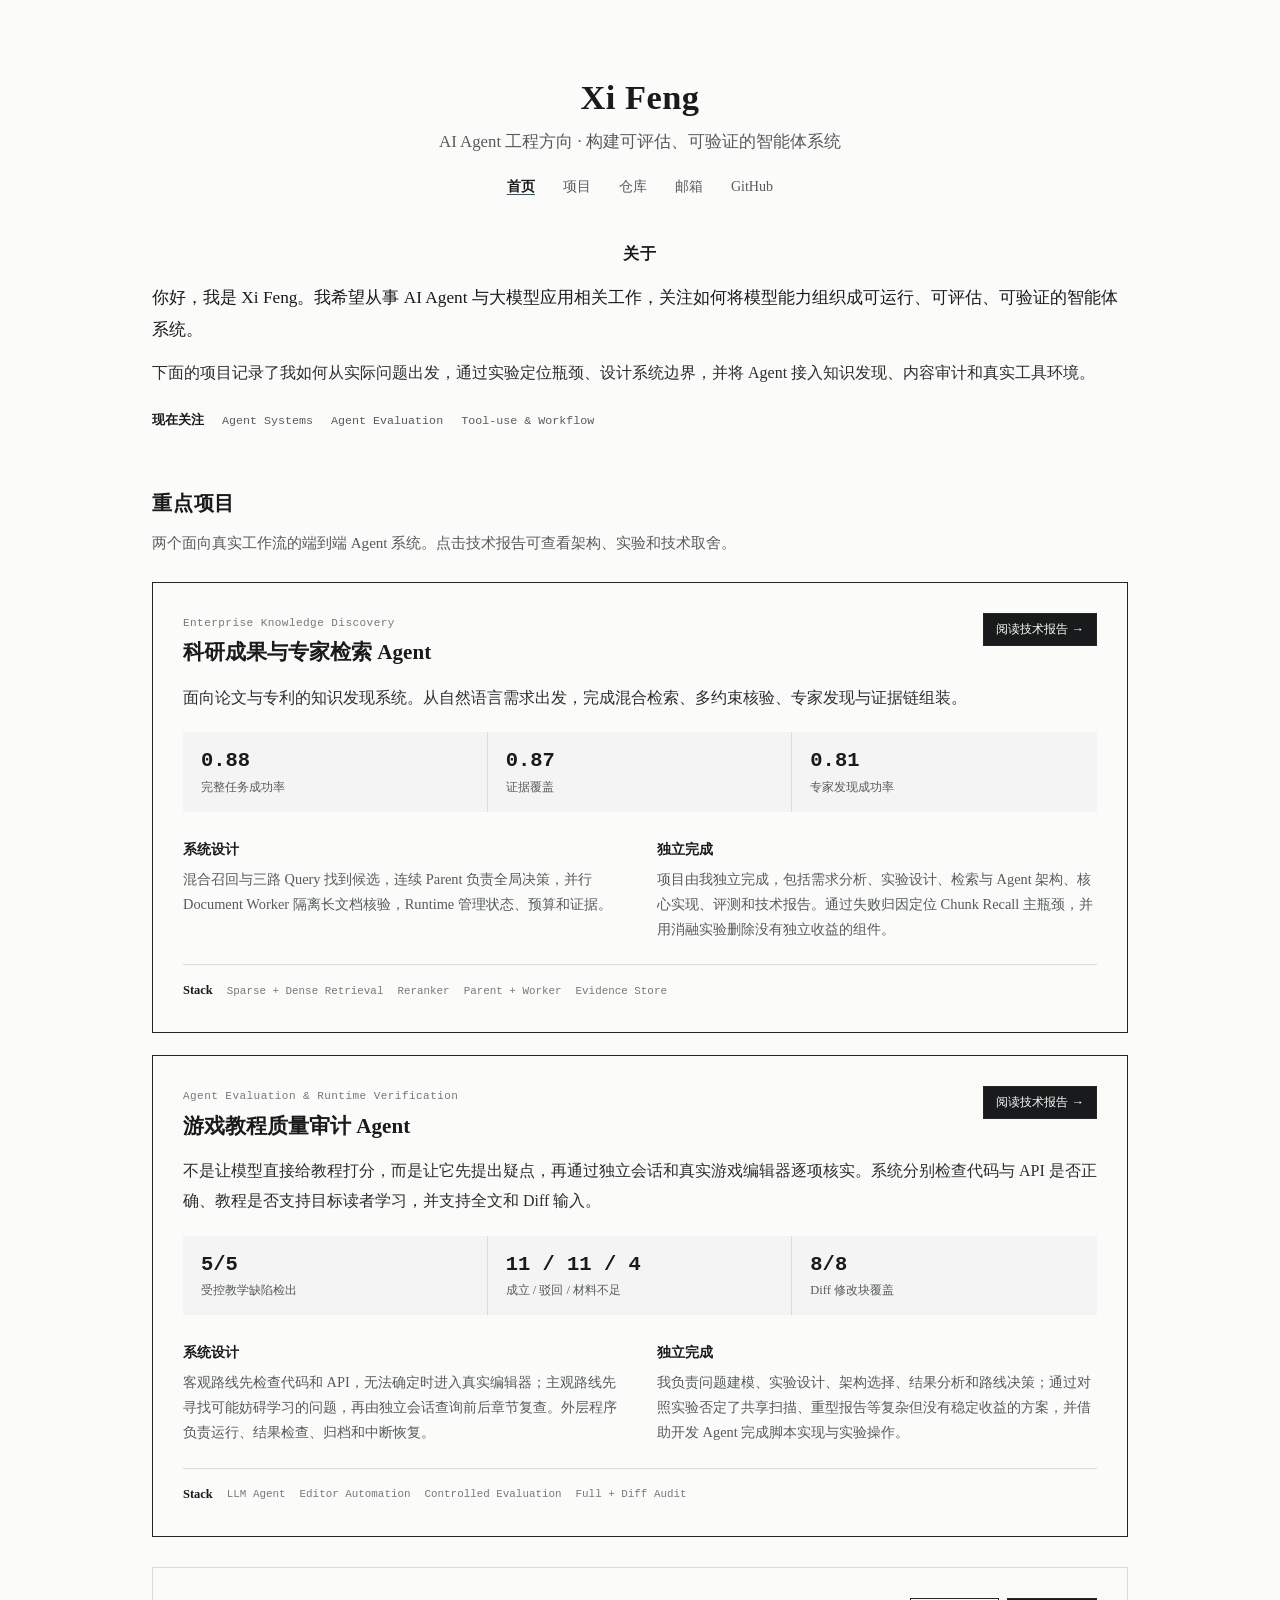
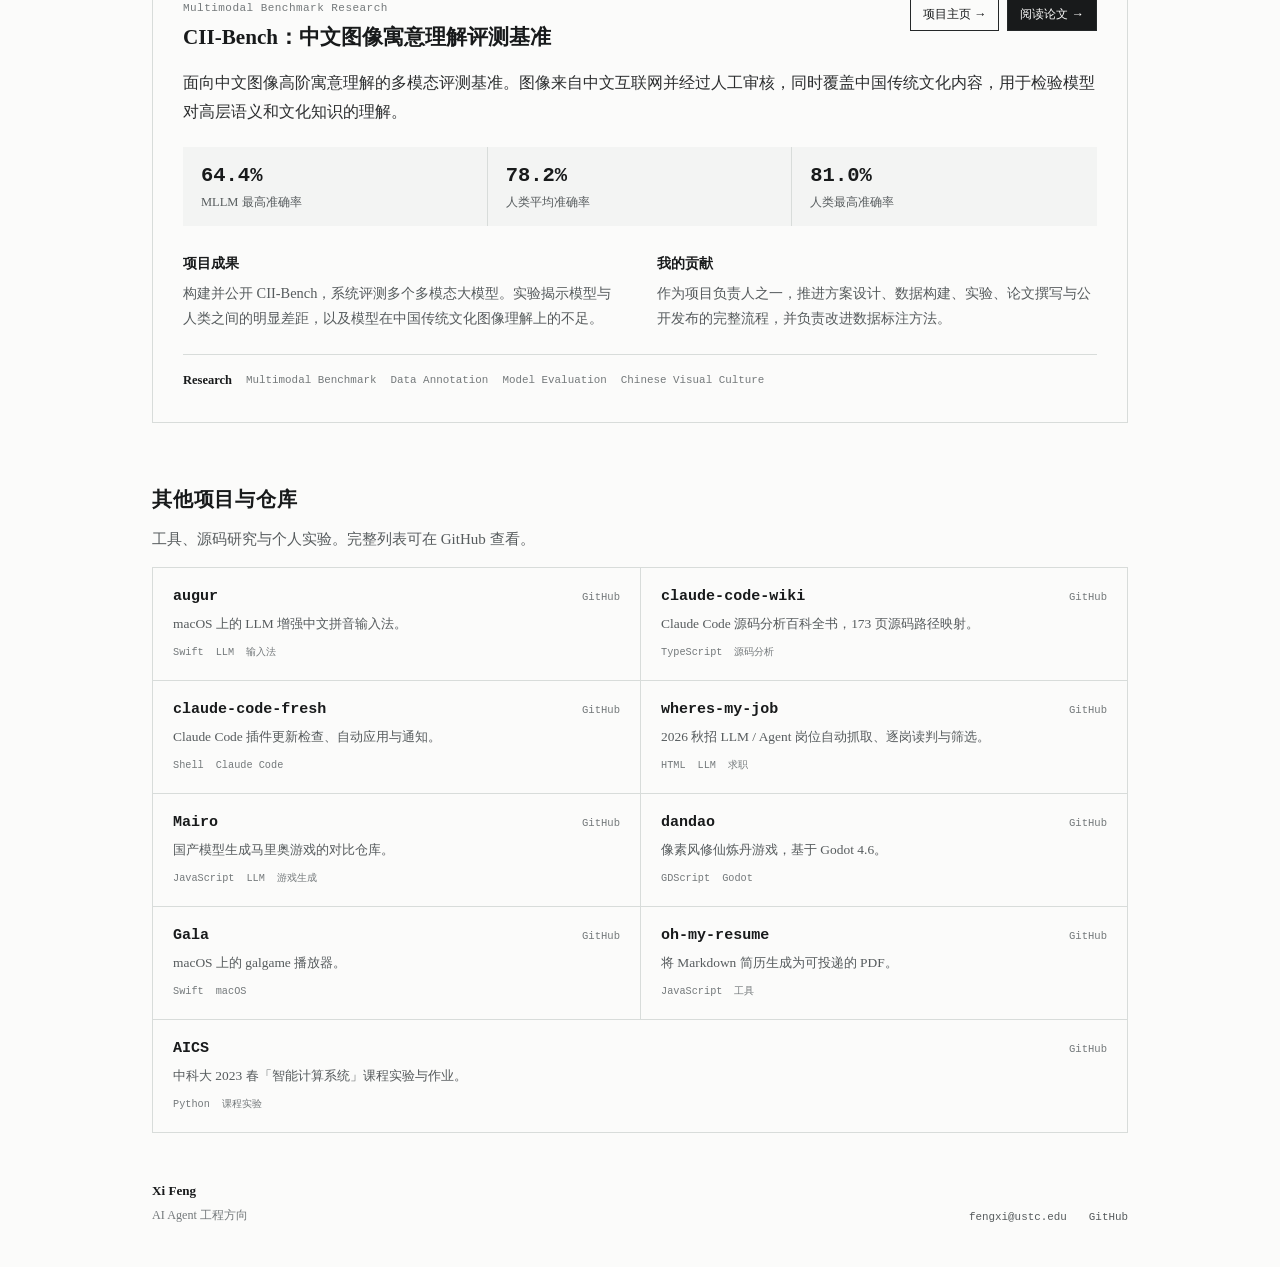
==== commit 50ab9cad: "feat: update game tutorial audit portfolio" ====
--- a/index.html
+++ b/index.html
@@ -77,33 +77,33 @@
       <article class="featured-project">
         <div class="project-topline">
           <div>
-            <p class="project-type">Game Content Quality Assurance</p>
+            <p class="project-type">Agent Evaluation &amp; Runtime Verification</p>
             <h3 class="p-name"><a href="reports/game-tutorial-audit-agent.html" target="_blank" rel="noopener">游戏教程质量审计 Agent</a></h3>
           </div>
           <a class="report-link" href="reports/game-tutorial-audit-agent.html" target="_blank" rel="noopener">阅读技术报告 <span aria-hidden="true">→</span></a>
         </div>
-        <p class="p-brief">面向游戏开发教程的持续质量审计系统。结合 LLM 扫描、独立核验与真实编辑器运行证据，检查事实可靠性和教学有效性。</p>
+        <p class="p-brief">不是让模型直接给教程打分，而是让它先提出疑点，再通过独立会话和真实游戏编辑器逐项核实。系统分别检查代码与 API 是否正确、教程是否支持目标读者学习，并支持全文和 Diff 输入。</p>
         <dl class="proof-grid" aria-label="项目结果">
-          <div><dt>18/18</dt><dd>已知主题覆盖</dd></div>
-          <div><dt>5/5</dt><dd>人为缺陷命中</dd></div>
-          <div><dt>26/26</dt><dd>候选核验闭环</dd></div>
+          <div><dt>5/5</dt><dd>受控教学缺陷检出</dd></div>
+          <div><dt>11 / 11 / 4</dt><dd>成立 / 驳回 / 材料不足</dd></div>
+          <div><dt>8/8</dt><dd>Diff 修改块覆盖</dd></div>
         </dl>
         <div class="project-detail-grid">
           <div>
             <h4>系统设计</h4>
-            <p>客观路线验证代码、API 与运行时主张，主观路线检查概念引入和学习迁移。两条路线独立扫描、独立核验，在结果层交换证据。</p>
+            <p>客观路线先检查代码和 API，无法确定时进入真实编辑器；主观路线先寻找可能妨碍学习的问题，再由独立会话查询前后章节复查。外层程序负责运行、结果检查、归档和中断恢复。</p>
           </div>
           <div>
             <h4>独立完成</h4>
-            <p>项目由我独立完成，包括审计目标建模、主客观评测协议、编辑器自动化、Agent 实现、实验和技术报告。接入真实游戏编辑器建立可执行证据，并完成多模型对照与增量审计验证。</p>
+            <p>我负责问题建模、实验设计、架构选择、结果分析和路线决策；通过对照实验否定了共享扫描、重型报告等复杂但没有稳定收益的方案，并借助开发 Agent 完成脚本实现与实验操作。</p>
           </div>
         </div>
         <div class="tech-stack" aria-label="技术栈">
           <strong>Stack</strong>
           <span>LLM Agent</span>
           <span>Editor Automation</span>
-          <span>Paired Evaluation</span>
-          <span>Evidence-grounded QA</span>
+          <span>Controlled Evaluation</span>
+          <span>Full + Diff Audit</span>
         </div>
       </article>
 
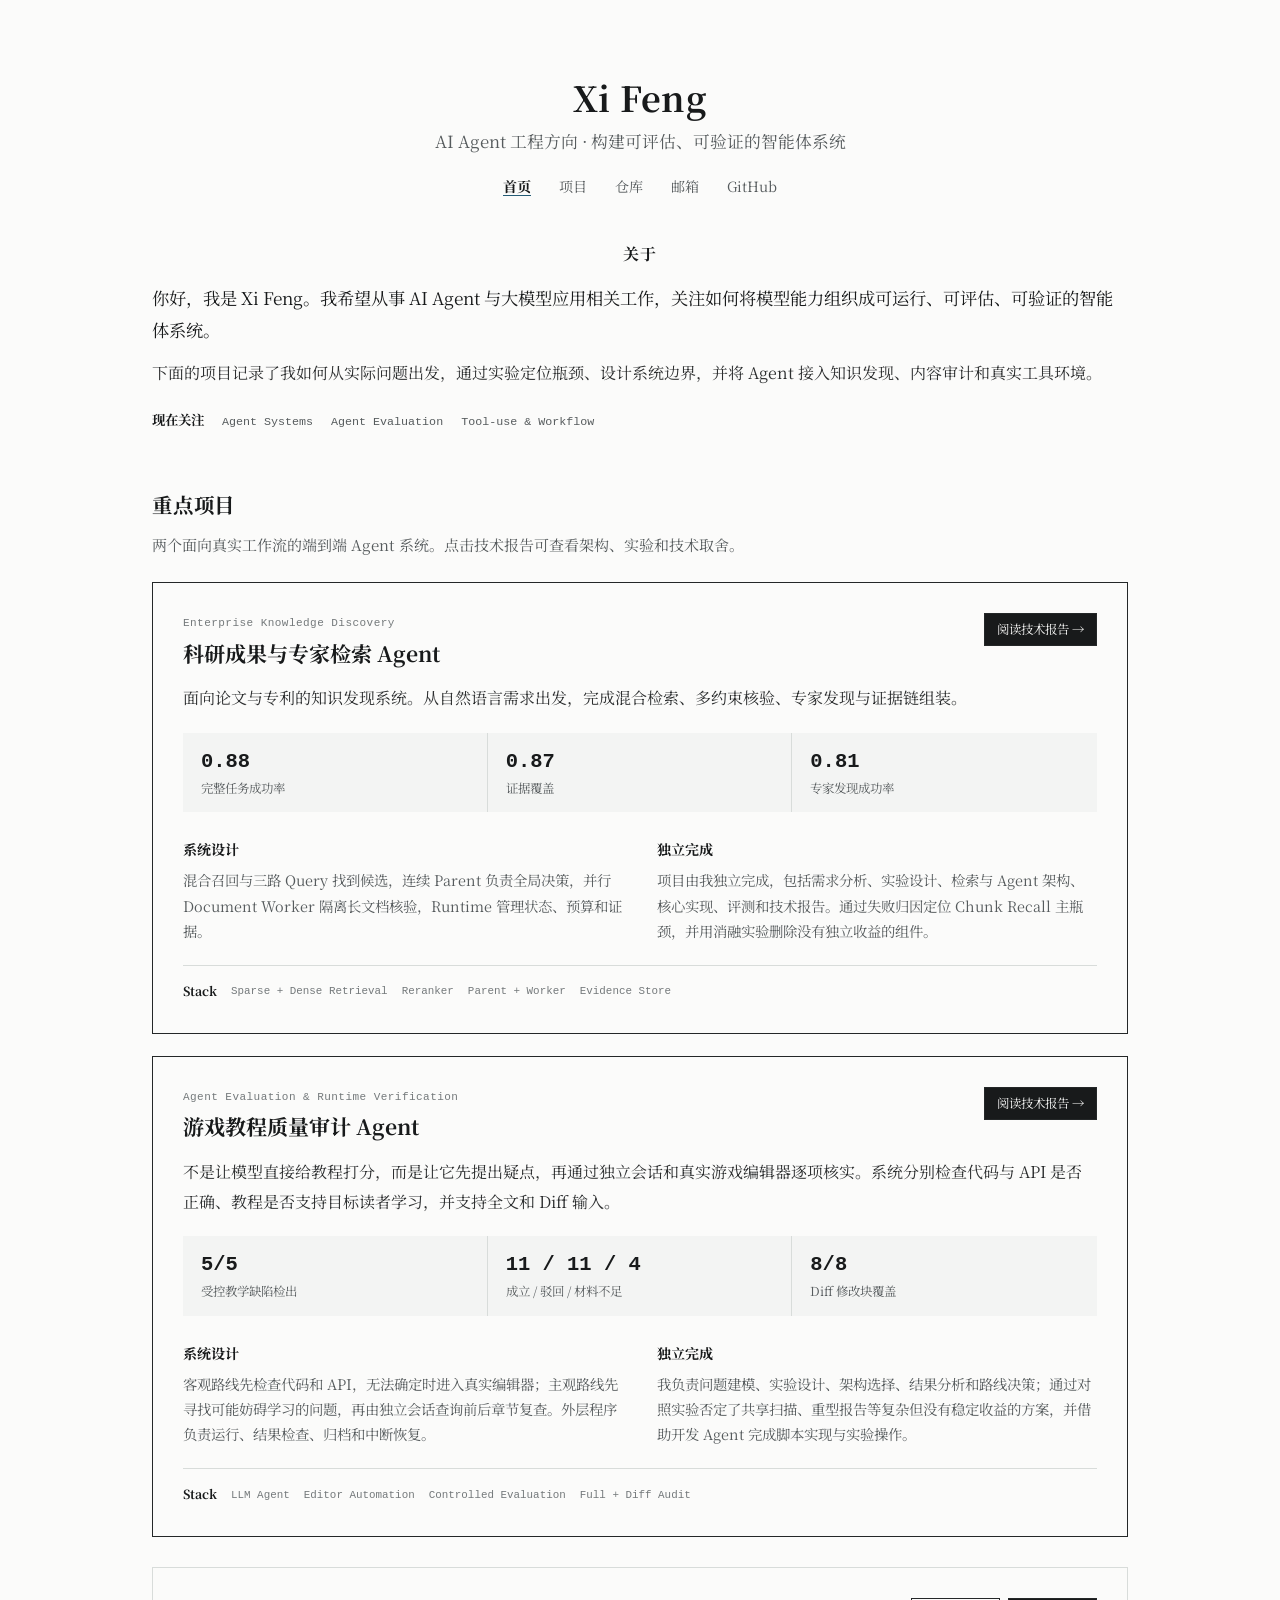
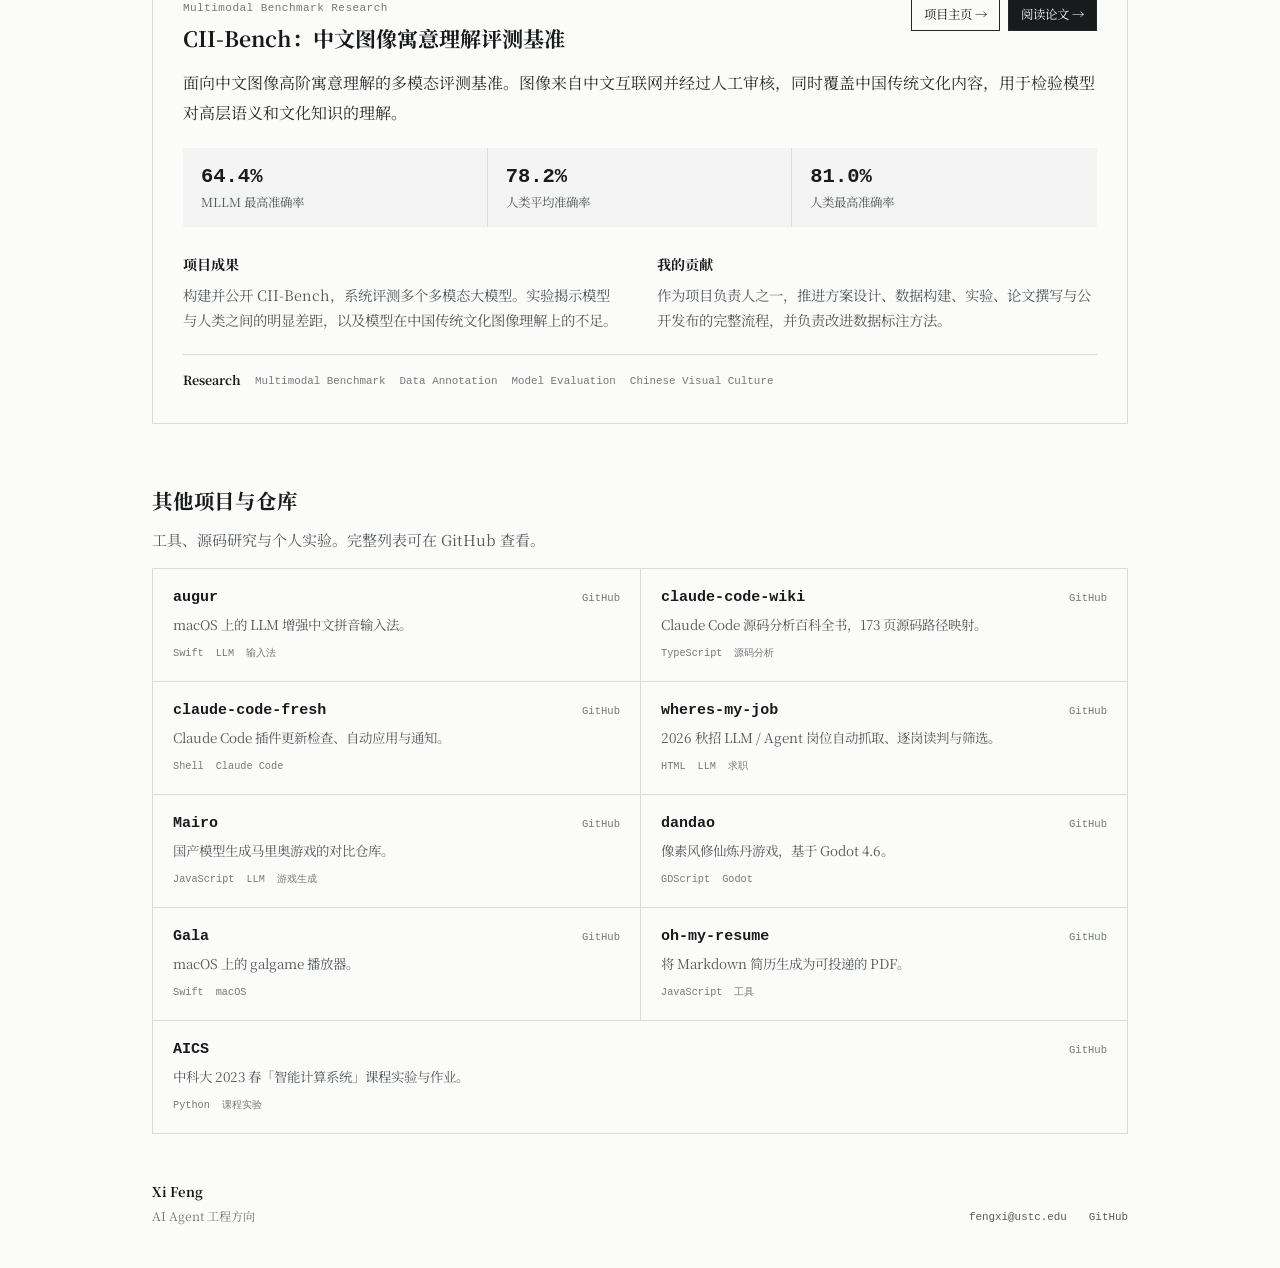
==== commit 941a12d6: "Self-host Noto Serif SC across site" ====
--- a/index.html
+++ b/index.html
@@ -5,6 +5,7 @@
 <meta name="viewport" content="width=device-width, initial-scale=1">
 <title>Xi Feng · AI Agent 工程方向</title>
 <meta name="description" content="Xi Feng 的 AI Agent 技术作品集，关注可评估、可验证的智能体系统与真实工作流。">
+<link rel="preload" href="fonts/noto-serif-sc-vf-subset.woff2" as="font" type="font/woff2" crossorigin>
 <link rel="stylesheet" href="css/style.css">
 </head>
 <body>
--- a/css/style.css
+++ b/css/style.css
@@ -1,10 +1,18 @@
 /* Xi Feng portfolio: restrained editorial system for technical reading. */
+@font-face{
+  font-family:"Site Noto Serif SC";
+  src:url("../fonts/noto-serif-sc-vf-subset.woff2") format("woff2");
+  font-style:normal;
+  font-weight:200 900;
+  font-display:swap;
+}
+
 :root{
   color-scheme:light dark;
   --paper:#fbfbfa;--surface:#f3f4f3;--ink:#181a1b;--body:#2c2e2f;
   --muted:#565b5d;--faint:#74797b;--rule:#d8dcda;--rule-strong:#242728;
   --accent:#245b75;
-  --serif:"Noto Serif SC","Source Han Serif SC","Songti SC","STSong","Times New Roman",Georgia,serif;
+  --serif:"Site Noto Serif SC","Noto Serif SC","Source Han Serif SC","Songti SC","STSong","Times New Roman",Georgia,serif;
   --mono:"JetBrains Mono",ui-monospace,SFMono-Regular,Menlo,Consolas,"Courier New",monospace;
 }
 
@@ -12,7 +20,7 @@
 html{scroll-behavior:smooth}
 body{
   margin:0;background:var(--paper);color:var(--body);font-family:var(--serif);
-  font-size:16px;line-height:1.85;-webkit-font-smoothing:antialiased;text-rendering:optimizeLegibility;
+  font-size:16px;line-height:1.85;text-rendering:optimizeLegibility;
 }
 .wrap{max-width:1040px;margin:0 auto;padding:0 32px}
 main{display:block}
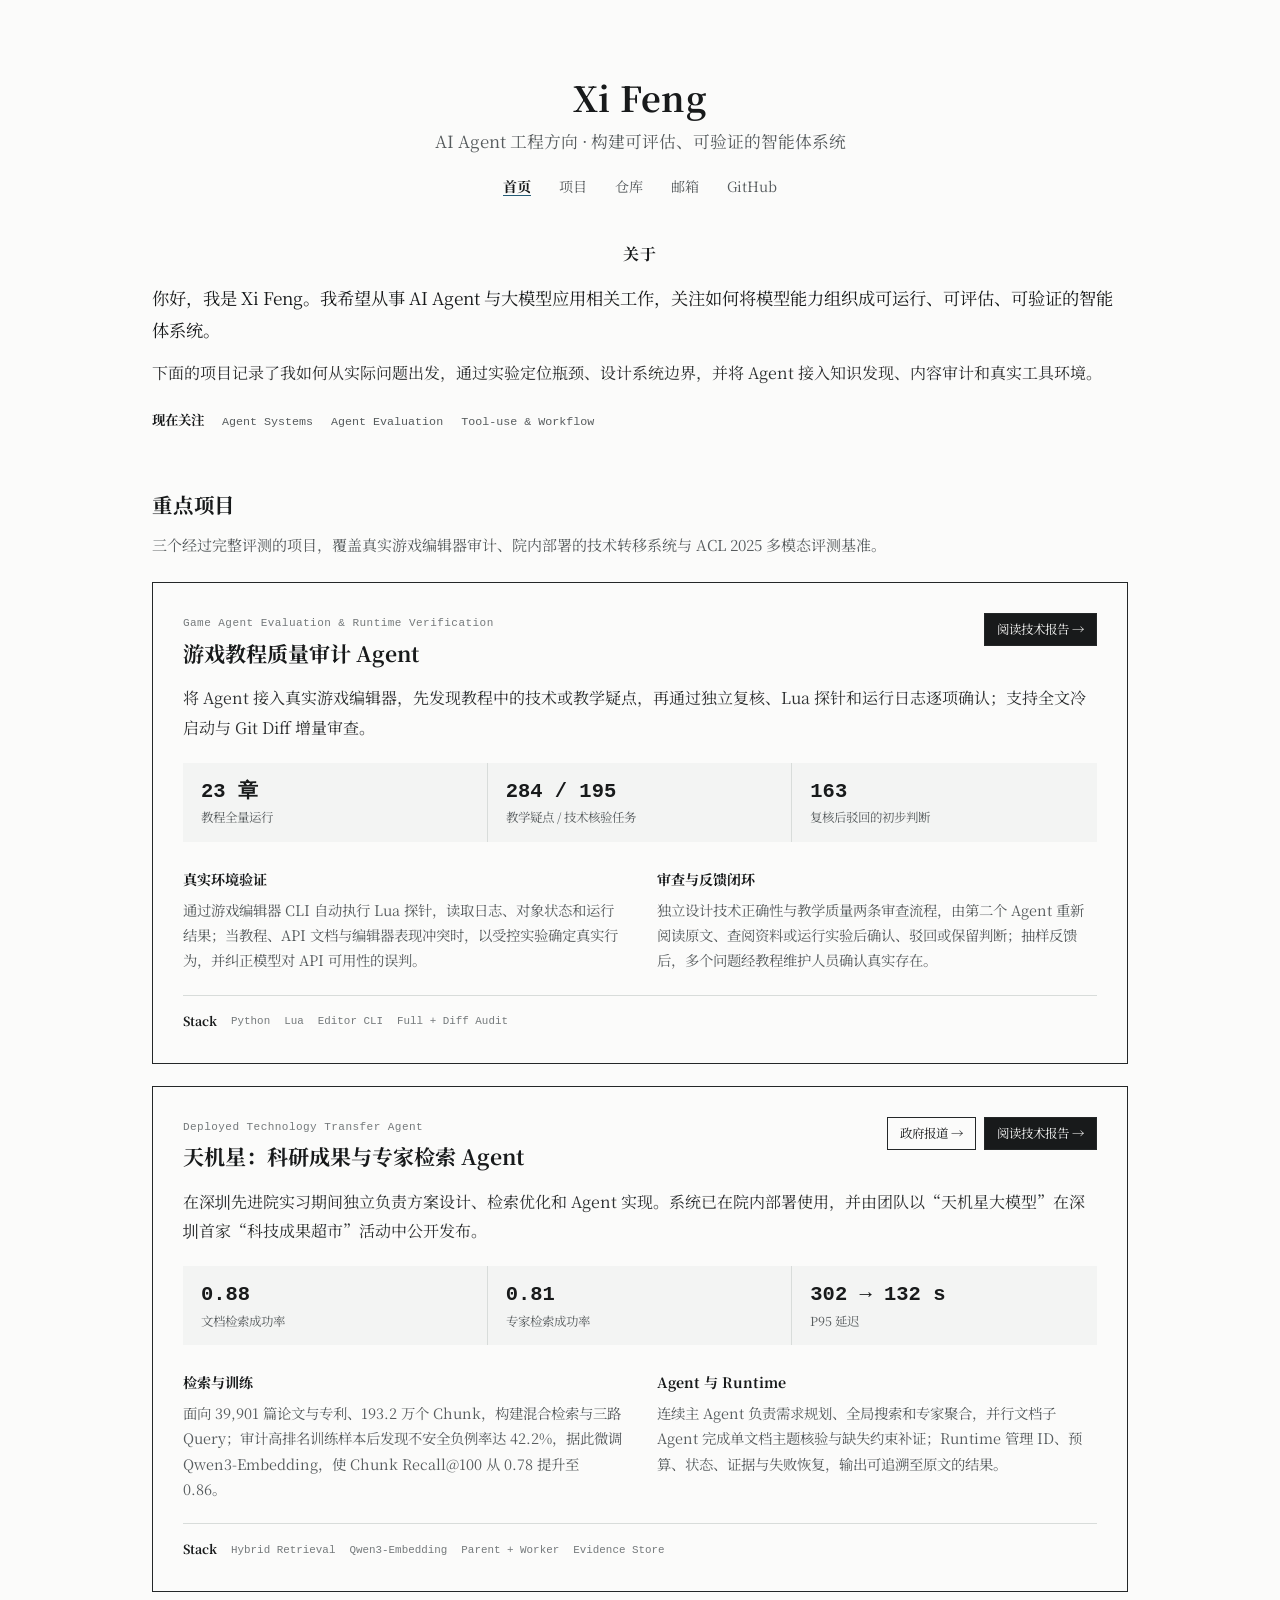
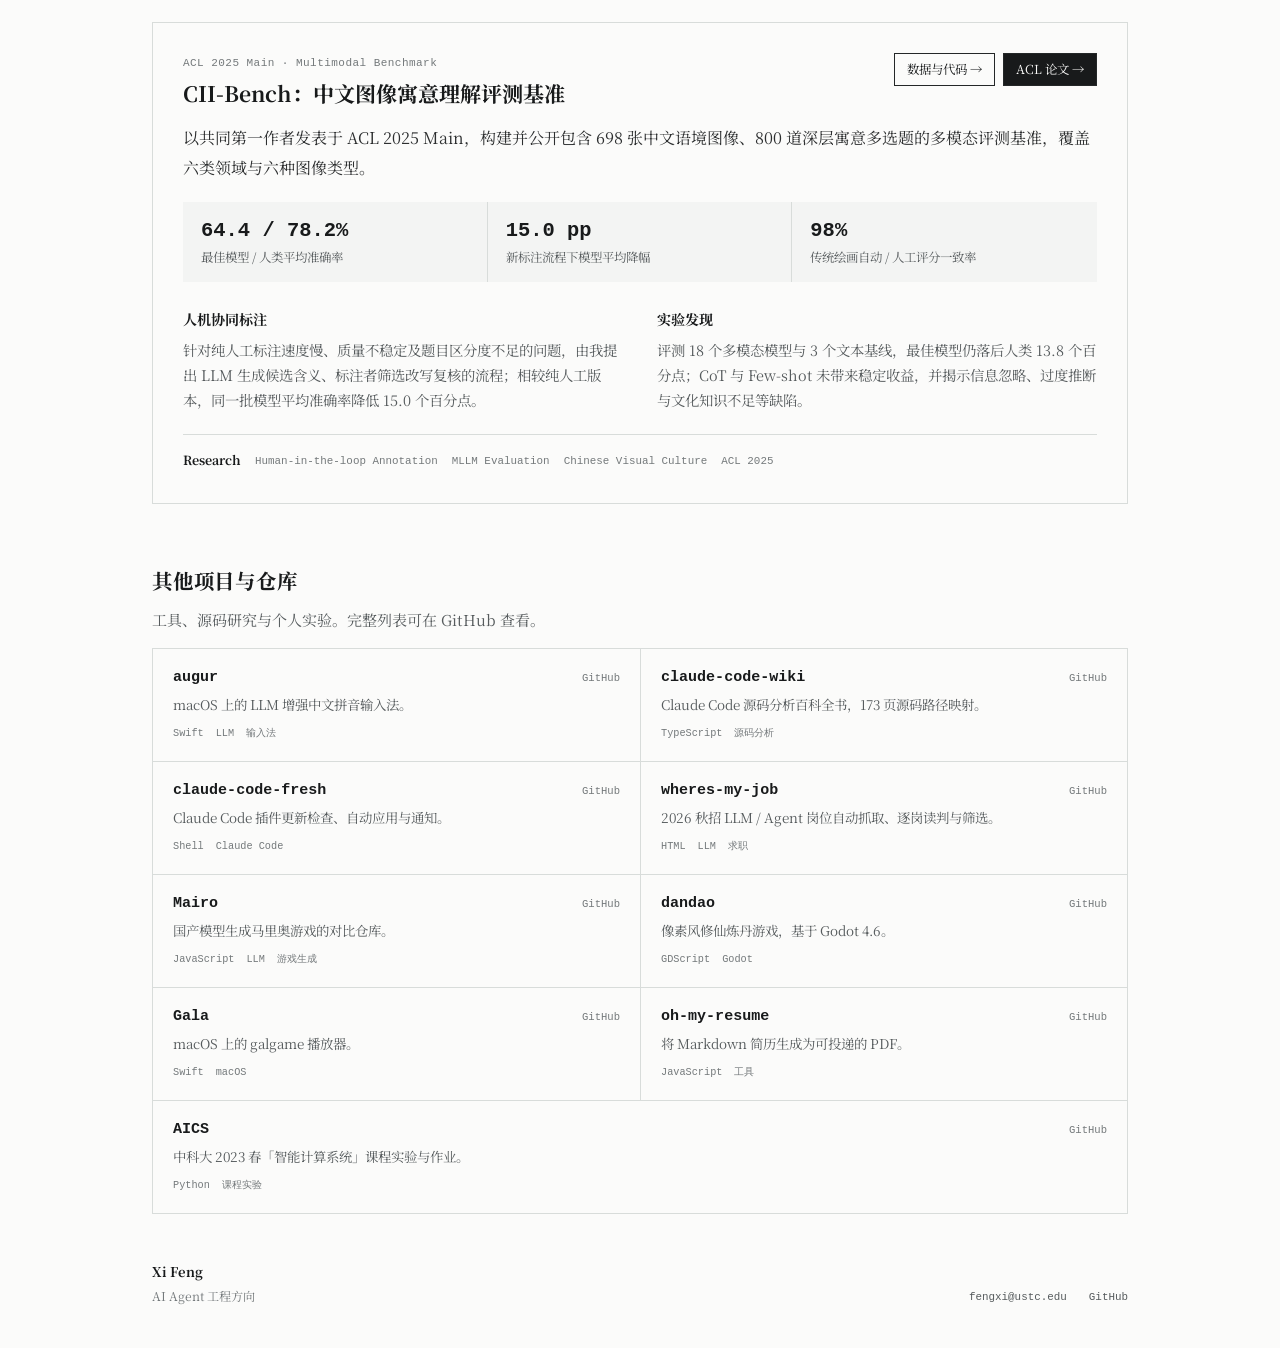
==== commit d0dc9ce7: "docs: refresh portfolio project content" ====
--- a/index.html
+++ b/index.html
@@ -4,9 +4,9 @@
 <meta charset="UTF-8">
 <meta name="viewport" content="width=device-width, initial-scale=1">
 <title>Xi Feng · AI Agent 工程方向</title>
-<meta name="description" content="Xi Feng 的 AI Agent 技术作品集，关注可评估、可验证的智能体系统与真实工作流。">
+<meta name="description" content="Xi Feng 的 AI Agent 技术作品集，涵盖真实游戏编辑器审计、院内部署的技术转移系统与 ACL 2025 多模态评测基准。">
 <link rel="preload" href="fonts/noto-serif-sc-vf-subset.woff2" as="font" type="font/woff2" crossorigin>
-<link rel="stylesheet" href="css/style.css">
+<link rel="stylesheet" href="css/style.css?v=20260831-font-selfhost">
 </head>
 <body>
 
@@ -39,112 +39,115 @@
     <section class="projectlist" id="projects" aria-labelledby="projects-title">
       <div class="section-head">
         <h2 class="lbl" id="projects-title">重点项目</h2>
-        <p>两个面向真实工作流的端到端 Agent 系统。点击技术报告可查看架构、实验和技术取舍。</p>
+        <p>三个经过完整评测的项目，覆盖真实游戏编辑器审计、院内部署的技术转移系统与 ACL 2025 多模态评测基准。</p>
       </div>
 
       <article class="featured-project">
         <div class="project-topline">
           <div>
-            <p class="project-type">Enterprise Knowledge Discovery</p>
-            <h3 class="p-name"><a href="reports/research-expert-discovery-agent.html" target="_blank" rel="noopener">科研成果与专家检索 Agent</a></h3>
-          </div>
-          <a class="report-link" href="reports/research-expert-discovery-agent.html" target="_blank" rel="noopener">阅读技术报告 <span aria-hidden="true">→</span></a>
-        </div>
-        <p class="p-brief">面向论文与专利的知识发现系统。从自然语言需求出发，完成混合检索、多约束核验、专家发现与证据链组装。</p>
+            <p class="project-type">Game Agent Evaluation &amp; Runtime Verification</p>
+            <h3 class="p-name"><a href="reports/game-tutorial-audit-agent.html" target="_blank" rel="noopener">游戏教程质量审计 Agent</a></h3>
+          </div>
+          <a class="report-link" href="reports/game-tutorial-audit-agent.html" target="_blank" rel="noopener">阅读技术报告 <span aria-hidden="true">→</span></a>
+        </div>
+        <p class="p-brief">将 Agent 接入真实游戏编辑器，先发现教程中的技术或教学疑点，再通过独立复核、Lua 探针和运行日志逐项确认；支持全文冷启动与 Git Diff 增量审查。</p>
         <dl class="proof-grid" aria-label="项目结果">
-          <div><dt>0.88</dt><dd>完整任务成功率</dd></div>
-          <div><dt>0.87</dt><dd>证据覆盖</dd></div>
-          <div><dt>0.81</dt><dd>专家发现成功率</dd></div>
+          <div><dt>23 章</dt><dd>教程全量运行</dd></div>
+          <div><dt>284 / 195</dt><dd>教学疑点 / 技术核验任务</dd></div>
+          <div><dt>163</dt><dd>复核后驳回的初步判断</dd></div>
         </dl>
         <div class="project-detail-grid">
           <div>
-            <h4>系统设计</h4>
-            <p>混合召回与三路 Query 找到候选，连续 Parent 负责全局决策，并行 Document Worker 隔离长文档核验，Runtime 管理状态、预算和证据。</p>
-          </div>
-          <div>
-            <h4>独立完成</h4>
-            <p>项目由我独立完成，包括需求分析、实验设计、检索与 Agent 架构、核心实现、评测和技术报告。通过失败归因定位 Chunk Recall 主瓶颈，并用消融实验删除没有独立收益的组件。</p>
+            <h4>真实环境验证</h4>
+            <p>通过游戏编辑器 CLI 自动执行 Lua 探针，读取日志、对象状态和运行结果；当教程、API 文档与编辑器表现冲突时，以受控实验确定真实行为，并纠正模型对 API 可用性的误判。</p>
+          </div>
+          <div>
+            <h4>审查与反馈闭环</h4>
+            <p>独立设计技术正确性与教学质量两条审查流程，由第二个 Agent 重新阅读原文、查阅资料或运行实验后确认、驳回或保留判断；抽样反馈后，多个问题经教程维护人员确认真实存在。</p>
           </div>
         </div>
         <div class="tech-stack" aria-label="技术栈">
           <strong>Stack</strong>
-          <span>Sparse + Dense Retrieval</span>
-          <span>Reranker</span>
+          <span>Python</span>
+          <span>Lua</span>
+          <span>Editor CLI</span>
+          <span>Full + Diff Audit</span>
+        </div>
+      </article>
+
+      <article class="featured-project">
+        <div class="project-topline">
+          <div>
+            <p class="project-type">Deployed Technology Transfer Agent</p>
+            <h3 class="p-name"><a href="reports/research-expert-discovery-agent.html" target="_blank" rel="noopener">天机星：科研成果与专家检索 Agent</a></h3>
+          </div>
+          <div class="project-actions">
+            <a class="report-link secondary" href="https://www.sz.gov.cn/cn/xxgk/zfxxgj/bmdt/content/post_12002560.html" target="_blank" rel="noopener">政府报道 <span aria-hidden="true">→</span></a>
+            <a class="report-link" href="reports/research-expert-discovery-agent.html" target="_blank" rel="noopener">阅读技术报告 <span aria-hidden="true">→</span></a>
+          </div>
+        </div>
+        <p class="p-brief">在深圳先进院实习期间独立负责方案设计、检索优化和 Agent 实现。系统已在院内部署使用，并由团队以“天机星大模型”在深圳首家“科技成果超市”活动中公开发布。</p>
+        <dl class="proof-grid" aria-label="项目结果">
+          <div><dt>0.88</dt><dd>文档检索成功率</dd></div>
+          <div><dt>0.81</dt><dd>专家检索成功率</dd></div>
+          <div><dt>302 → 132 s</dt><dd>P95 延迟</dd></div>
+        </dl>
+        <div class="project-detail-grid">
+          <div>
+            <h4>检索与训练</h4>
+            <p>面向 39,901 篇论文与专利、193.2 万个 Chunk，构建混合检索与三路 Query；审计高排名训练样本后发现不安全负例率达 42.2%，据此微调 Qwen3-Embedding，使 Chunk Recall@100 从 0.78 提升至 0.86。</p>
+          </div>
+          <div>
+            <h4>Agent 与 Runtime</h4>
+            <p>连续主 Agent 负责需求规划、全局搜索和专家聚合，并行文档子 Agent 完成单文档主题核验与缺失约束补证；Runtime 管理 ID、预算、状态、证据与失败恢复，输出可追溯至原文的结果。</p>
+          </div>
+        </div>
+        <div class="tech-stack" aria-label="技术栈">
+          <strong>Stack</strong>
+          <span>Hybrid Retrieval</span>
+          <span>Qwen3-Embedding</span>
           <span>Parent + Worker</span>
           <span>Evidence Store</span>
         </div>
       </article>
 
-      <article class="featured-project">
-        <div class="project-topline">
-          <div>
-            <p class="project-type">Agent Evaluation &amp; Runtime Verification</p>
-            <h3 class="p-name"><a href="reports/game-tutorial-audit-agent.html" target="_blank" rel="noopener">游戏教程质量审计 Agent</a></h3>
-          </div>
-          <a class="report-link" href="reports/game-tutorial-audit-agent.html" target="_blank" rel="noopener">阅读技术报告 <span aria-hidden="true">→</span></a>
-        </div>
-        <p class="p-brief">不是让模型直接给教程打分，而是让它先提出疑点，再通过独立会话和真实游戏编辑器逐项核实。系统分别检查代码与 API 是否正确、教程是否支持目标读者学习，并支持全文和 Diff 输入。</p>
-        <dl class="proof-grid" aria-label="项目结果">
-          <div><dt>5/5</dt><dd>受控教学缺陷检出</dd></div>
-          <div><dt>11 / 11 / 4</dt><dd>成立 / 驳回 / 材料不足</dd></div>
-          <div><dt>8/8</dt><dd>Diff 修改块覆盖</dd></div>
-        </dl>
-        <div class="project-detail-grid">
-          <div>
-            <h4>系统设计</h4>
-            <p>客观路线先检查代码和 API，无法确定时进入真实编辑器；主观路线先寻找可能妨碍学习的问题，再由独立会话查询前后章节复查。外层程序负责运行、结果检查、归档和中断恢复。</p>
-          </div>
-          <div>
-            <h4>独立完成</h4>
-            <p>我负责问题建模、实验设计、架构选择、结果分析和路线决策；通过对照实验否定了共享扫描、重型报告等复杂但没有稳定收益的方案，并借助开发 Agent 完成脚本实现与实验操作。</p>
-          </div>
-        </div>
-        <div class="tech-stack" aria-label="技术栈">
-          <strong>Stack</strong>
-          <span>LLM Agent</span>
-          <span>Editor Automation</span>
-          <span>Controlled Evaluation</span>
-          <span>Full + Diff Audit</span>
-        </div>
-      </article>
-
       <article class="featured-project paper-project">
         <div class="project-topline">
           <div>
-            <p class="project-type">Multimodal Benchmark Research</p>
+            <p class="project-type">ACL 2025 Main · Multimodal Benchmark</p>
             <h3 class="p-name"><a href="https://cii-bench.github.io/" target="_blank" rel="noopener">CII-Bench：中文图像寓意理解评测基准</a></h3>
           </div>
           <div class="project-actions">
-            <a class="report-link secondary" href="https://cii-bench.github.io/" target="_blank" rel="noopener">项目主页 <span aria-hidden="true">→</span></a>
-            <a class="report-link" href="https://arxiv.org/abs/2410.13854" target="_blank" rel="noopener">阅读论文 <span aria-hidden="true">→</span></a>
-          </div>
-        </div>
-
-        <p class="p-brief">面向中文图像高阶寓意理解的多模态评测基准。图像来自中文互联网并经过人工审核，同时覆盖中国传统文化内容，用于检验模型对高层语义和文化知识的理解。</p>
+            <a class="report-link secondary" href="https://github.com/MING-ZCH/CII-Bench" target="_blank" rel="noopener">数据与代码 <span aria-hidden="true">→</span></a>
+            <a class="report-link" href="https://aclanthology.org/2025.acl-long.700/" target="_blank" rel="noopener">ACL 论文 <span aria-hidden="true">→</span></a>
+          </div>
+        </div>
+
+        <p class="p-brief">以共同第一作者发表于 ACL 2025 Main，构建并公开包含 698 张中文语境图像、800 道深层寓意多选题的多模态评测基准，覆盖六类领域与六种图像类型。</p>
 
         <dl class="proof-grid" aria-label="论文结果">
-          <div><dt>64.4%</dt><dd>MLLM 最高准确率</dd></div>
-          <div><dt>78.2%</dt><dd>人类平均准确率</dd></div>
-          <div><dt>81.0%</dt><dd>人类最高准确率</dd></div>
+          <div><dt>64.4 / 78.2%</dt><dd>最佳模型 / 人类平均准确率</dd></div>
+          <div><dt>15.0 pp</dt><dd>新标注流程下模型平均降幅</dd></div>
+          <div><dt>98%</dt><dd>传统绘画自动 / 人工评分一致率</dd></div>
         </dl>
 
         <div class="project-detail-grid">
           <div>
-            <h4>项目成果</h4>
-            <p>构建并公开 CII-Bench，系统评测多个多模态大模型。实验揭示模型与人类之间的明显差距，以及模型在中国传统文化图像理解上的不足。</p>
-          </div>
-          <div>
-            <h4>我的贡献</h4>
-            <p>作为项目负责人之一，推进方案设计、数据构建、实验、论文撰写与公开发布的完整流程，并负责改进数据标注方法。</p>
+            <h4>人机协同标注</h4>
+            <p>针对纯人工标注速度慢、质量不稳定及题目区分度不足的问题，由我提出 LLM 生成候选含义、标注者筛选改写复核的流程；相较纯人工版本，同一批模型平均准确率降低 15.0 个百分点。</p>
+          </div>
+          <div>
+            <h4>实验发现</h4>
+            <p>评测 18 个多模态模型与 3 个文本基线，最佳模型仍落后人类 13.8 个百分点；CoT 与 Few-shot 未带来稳定收益，并揭示信息忽略、过度推断与文化知识不足等缺陷。</p>
           </div>
         </div>
 
         <div class="tech-stack" aria-label="研究关键词">
           <strong>Research</strong>
-          <span>Multimodal Benchmark</span>
-          <span>Data Annotation</span>
-          <span>Model Evaluation</span>
+          <span>Human-in-the-loop Annotation</span>
+          <span>MLLM Evaluation</span>
           <span>Chinese Visual Culture</span>
+          <span>ACL 2025</span>
         </div>
       </article>
     </section>
--- a/css/style.css
+++ b/css/style.css
@@ -42,6 +42,7 @@
 .section-head{margin-bottom:24px}
 .section-head .lbl{font-size:1.28rem;letter-spacing:.04em}
 .section-head p{max-width:660px;margin:7px 0 0;color:var(--muted);font-size:.94rem}
+.projectlist .section-head p{max-width:none}
 .section-head.compact{margin-bottom:14px}
 
 /* About */
